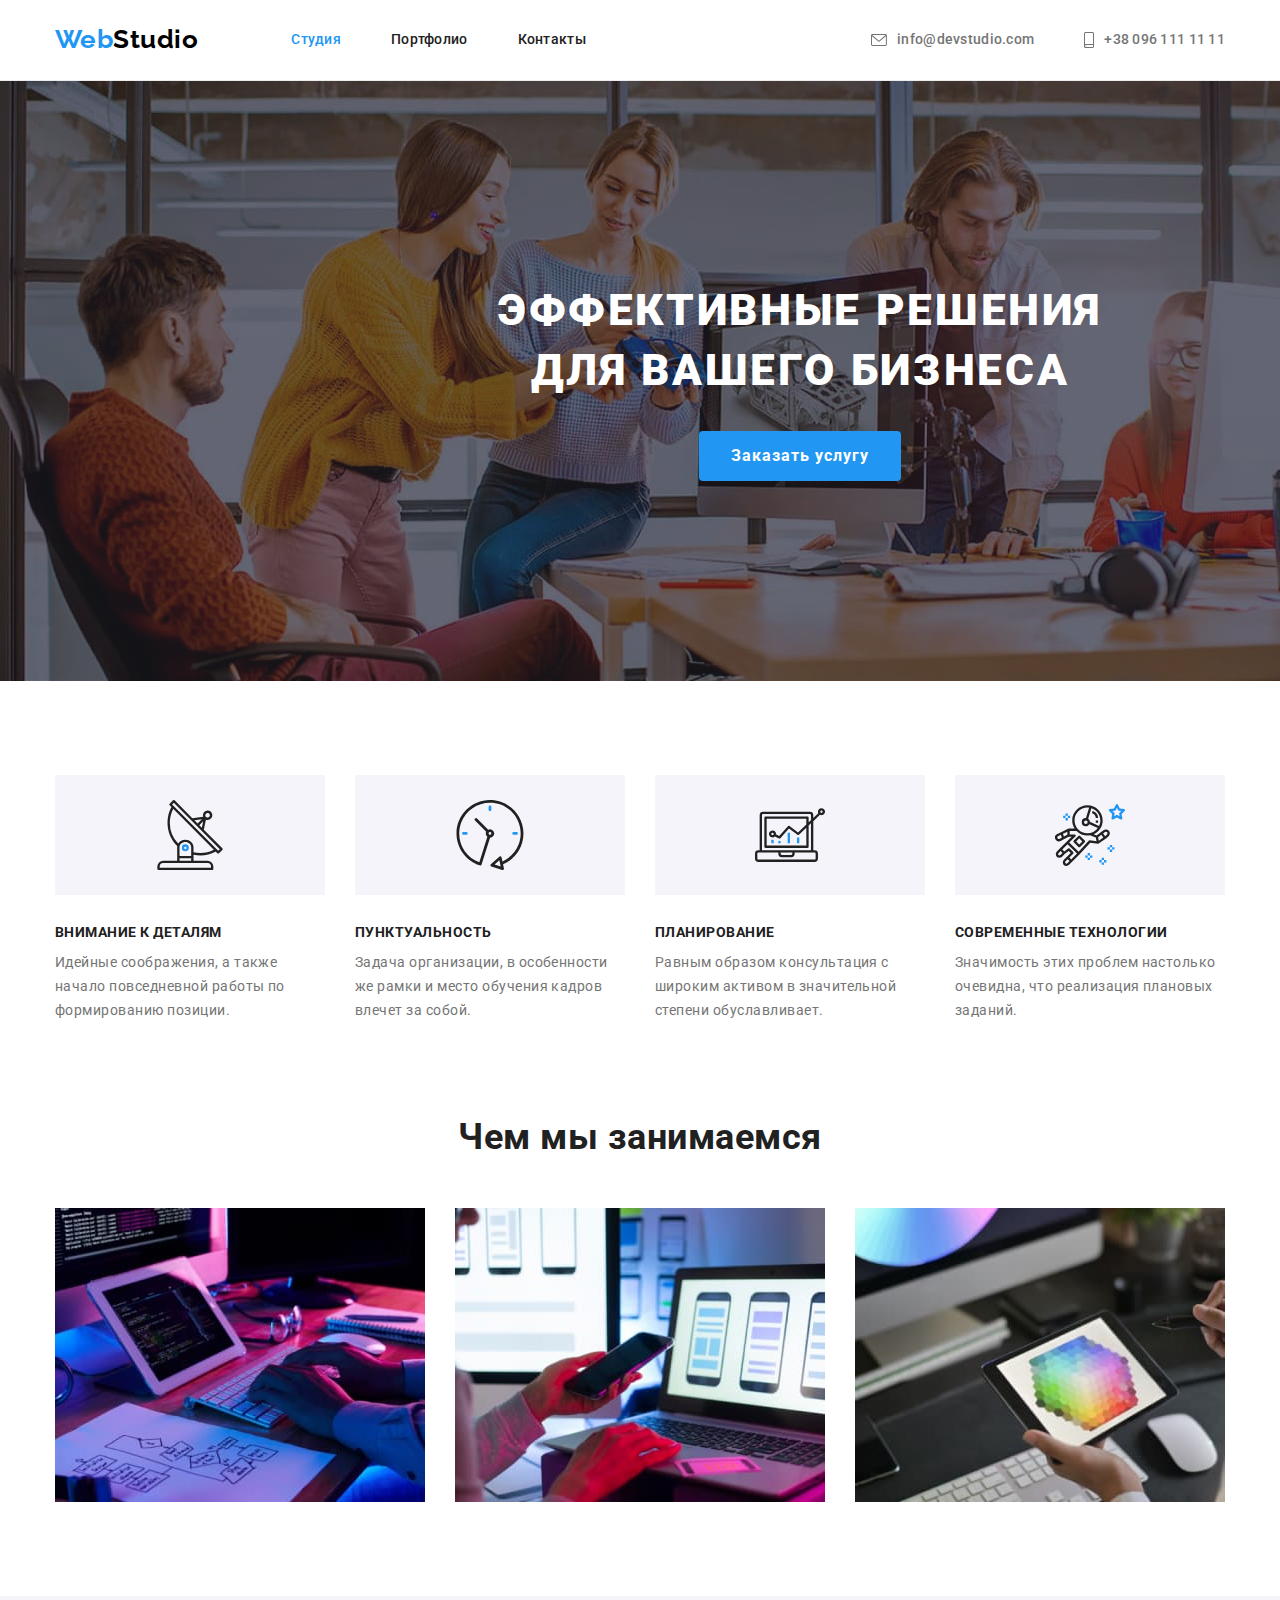
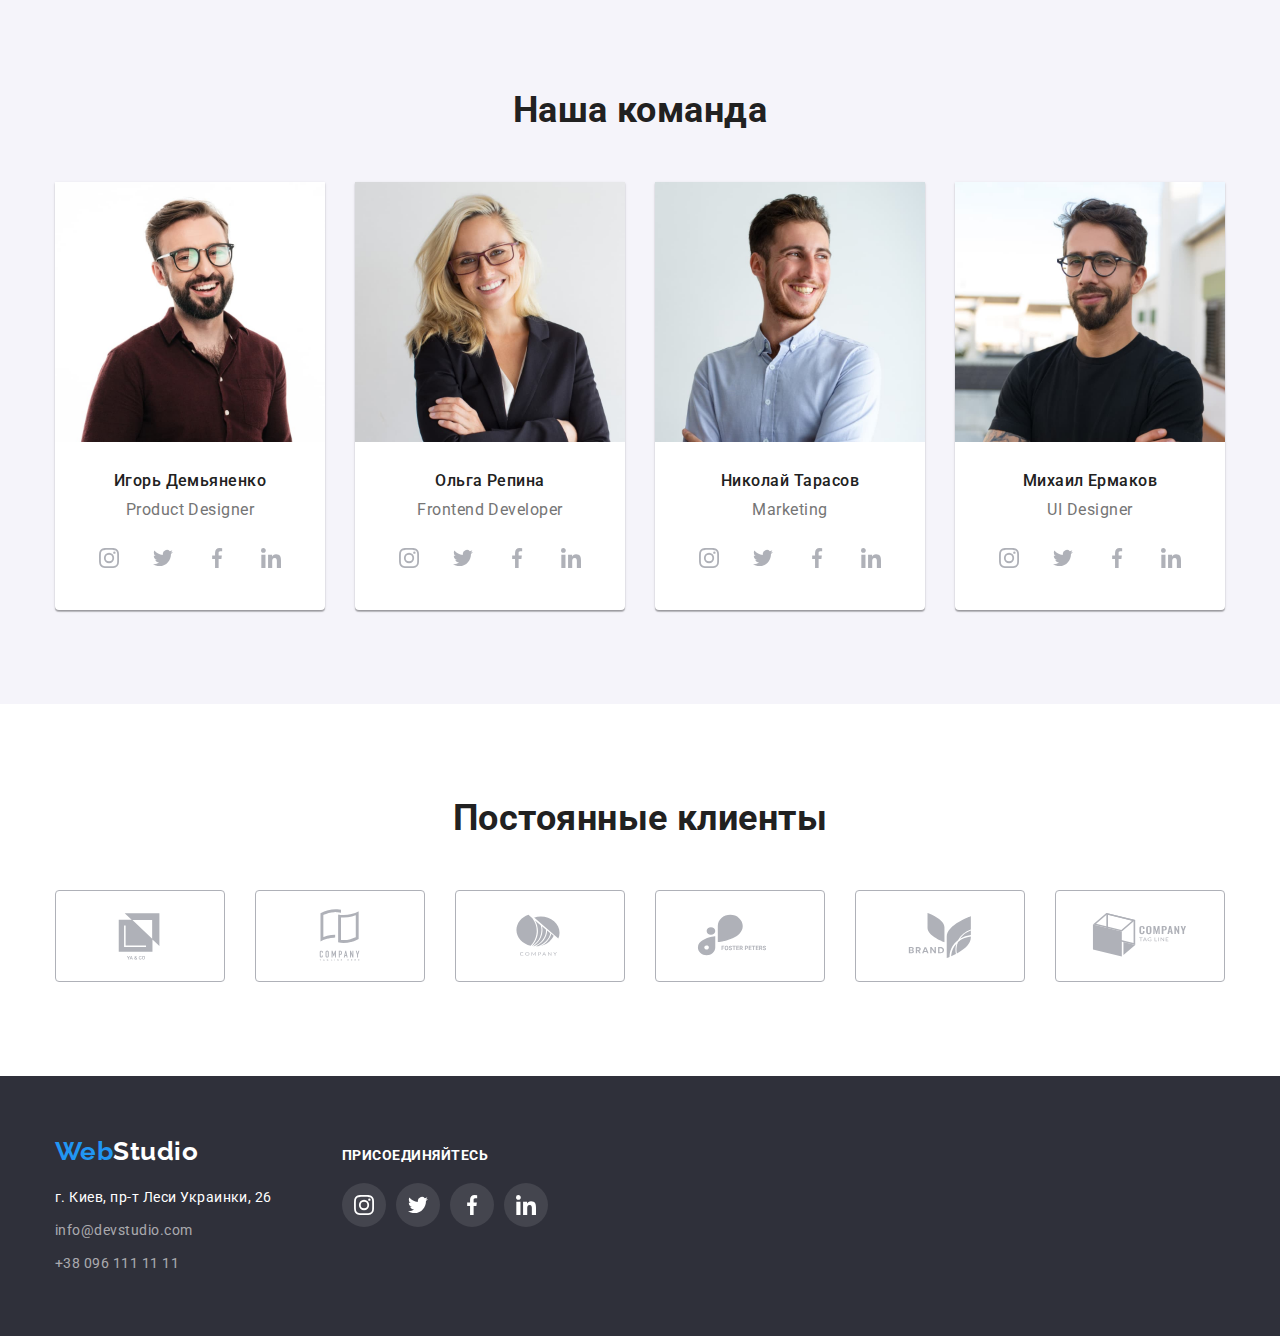
==== index.html @ e4be41b2 "copy/paste" ====
<!DOCTYPE html>
<html lang="ru">
<head>
    <meta charset="UTF-8">
    <meta http-equiv="X-UA-Compatible" content="IE=edge">
    <meta name="viewport" content="width=device-width, initial-scale=1.0">
    <title>Студия</title>
    <link href="https://fonts.googleapis.com/css2?family=Raleway:wght@700&family=Roboto:wght@400;500;700;900&display=swap" rel="stylesheet"/>
    <link rel="stylesheet" href="https://cdnjs.cloudflare.com/ajax/libs/modern-normalize/1.1.0/modern-normalize.min.css" />
    <link rel="stylesheet" href="./css/styles.css" />
</head>
<body>
    <header class="header">
        <div class="container main-nav">
            <nav class="nav">
                <a class="link-logo link" href="./index.html" lang="en"><span class="logo">Web</span>Studio</a>
                <ul class="nav-page list">
                    <li class="item"><a href="./index.html" class="link current" target="_self">Студия</a></li>
                    <li class="item"><a href="./portfolio.html" class="link" target="_self">Портфолио</a></li>
                    <li class="item"><a href="" class="link" target="_self">Контакты</a></li>
                </ul>
            </nav>
            <ul class="list contact-header">
                <li class="item">
                    <a class="contact link mail" href="mailto:info@devstudio.com">
                        <svg class="header-icon" width="16" height="12">
                            <use href="./images/icons.svg#icon-envelope"></use>
                        </svg> 
                        info@devstudio.com</a>
                </li>
                <li class="item">
                    <a class="contact link tel" href="tel:+380961111111">
                        <svg class="header-icon" width="10" height="16">
                            <use href="./images/icons.svg#icon-smartphone"></use>
                        </svg>
                        +38 096 111 11 11</a>
                </li>
            </ul>
        </div>
    </header>
    <main>
        <section class="hero">
            <div class="container">
                <h1 class="hero-title">Эффективные решения для вашего бизнеса</h1>
                <button class="hero-btn" type="button">Заказать услугу</button>
            </div>
          
        </section>
        <section class="section">
            <div class="container">
                <h2 class="visually-hidden">Особенности</h2>
                <ul class="list list-section">
                    <li class="list-section-item antenna">
                      <div class="section-picture">
                          <svg class="section-icon" width="70" height="70">
                              <use href="./images/icons.svg#icon-antenna"></use>
                          </svg>
                      </div>
                      <h3 class="section-title">Внимание к деталям</h3>
                      <p class="text">Идейные соображения, а также начало повседневной работы по формированию позиции.</p>
                    </li>
                    <li class="list-section-item clock">
                        <div class="section-picture">
                            <svg class="section-icon" width="70" height="70">
                                <use href="./images/icons.svg#icon-clock"></use>
                            </svg>
                        </div>
                      <h3 class="section-title">Пунктуальность</h3>
                      <p class="text">Задача организации, в особенности же рамки и место обучения кадров влечет за собой.</p>
                    </li>
                    <li class="list-section-item diagram">
                        <div class="section-picture">
                            <svg class="section-icon" width="70" height="70">
                                <use href="./images/icons.svg#icon-diagram"></use>
                            </svg>
                        </div>
                      <h3 class="section-title">Планирование</h3>
                      <p class="text">Равным образом консультация с широким активом в значительной степени обуславливает.</p>
                    </li>
                    <li class="list-section-item astronaut">
                        <div class="section-picture">
                            <svg class="section-icon" width="70" height="70">
                                <use href="./images/icons.svg#icon-astronaut"></use>
                            </svg>
                        </div>
                      <h3 class="section-title">Современные технологии</h3>
                      <p class="text">Значимость этих проблем настолько очевидна, что реализация плановых заданий.</p>
                    </li>
                </ul>
            </div>
            
        </section>
        <section class="service section">
            <div class="container">
                <h2 class="service-title">Чем мы занимаемся</h2>
                <ul class="list service-list">
                    <li class="service-item">
                        <img src="./images/img1.jpg" alt="верстка" width="370">
                    </li>
                    <li class="service-item">
                        <img src="./images/img2.jpg" alt="мобильное приложение" width="370">
                    </li>
                    <li class="service-item" >
                        <img src="./images/img3.jpg" alt="графический дизайн" width="370"> 
                    </li>
                </ul>
            </div>
            
        </section>
        <section class="team section">
            <div class="container">
                <h2 class="team-title">Наша команда</h2>
                <ul class="list team-list">
                    <li class="team-foto">
                        <img src="./images/img4.jpg" alt="фото сотрудника" width="270">
                        <div class="team-photo-txt">
                            <h3 class="foto-title">Игорь Демьяненко</h3>
                            <p class="team-text" lang="en-GB">Product Designer</p>
                            <ul class="team-contact list">
                                <li class="team-contact-item">
                                    <a href="" class="link social-team">
                                        <svg class="icon-social" width="20" height="20">
                                            <use href="./images/icons.svg#icon-instagram1"></use>
                                        </svg>
                                    </a>
                                </li>
                                <li class="team-contact-item">
                                    <a href="" class="link social-team">
                                        <svg class="icon-social" width="20" height="20">
                                            <use href="./images/icons.svg#icon-twitter1"></use>
                                        </svg>
                                    </a>
                                </li>
                                <li class="team-contact-item">
                                    <a href="" class="link social-team">
                                        <svg class="icon-social" width="20" height="20">
                                            <use href="./images/icons.svg#icon-facebook1"></use>
                                        </svg>
                                    </a>
                                </li>
                                <li class="team-contact-item">
                                    <a href="" class="link social-team">
                                        <svg class="icon-social" width="20" height="20">
                                            <use href="./images/icons.svg#icon-linkedin1"></use>
                                        </svg>
                                    </a>
                                </li>
                            </ul>
                        </div>
                    </li>
                    <li class="team-foto" >
                        <img src="./images/img5.jpg" alt="фото сотрудника" width="270">
                        <div class="team-photo-txt">
                            <h3 class="foto-title">Ольга Репина</h3>
                            <p class="team-text" lang="en-GB">Frontend Developer</p>
                            <ul class="team-contact list">
                                <li class="team-contact-item">
                                    <a href="" class="link social-team">
                                        <svg class="icon-social" width="20" height="20">
                                            <use href="./images/icons.svg#icon-instagram1"></use>
                                        </svg>
                                    </a>
                                </li>
                                <li class="team-contact-item">
                                    <a href="" class="link social-team">
                                        <svg class="icon-social" width="20" height="20">
                                            <use href="./images/icons.svg#icon-twitter1"></use>
                                        </svg>
                                    </a>
                                </li>
                                <li class="team-contact-item">
                                    <a href="" class="link social-team">
                                        <svg class="icon-social" width="20" height="20">
                                            <use href="./images/icons.svg#icon-facebook1"></use>
                                        </svg>
                                    </a>
                                </li>
                                <li class="team-contact-item">
                                    <a href="" class="link social-team">
                                        <svg class="icon-social" width="20" height="20">
                                            <use href="./images/icons.svg#icon-linkedin1"></use>
                                        </svg>
                                    </a>
                                </li>
                            </ul>
                        </div>
                    </li>
                    <li class="team-foto" >
                        <img src="./images/img6.jpg" alt="фото сотрудника" width="270">
                        <div class="team-photo-txt">
                            <h3 class="foto-title" >Николай Тарасов</h3>
                            <p class="team-text" lang="en-GB">Marketing</p>
                            <ul class="team-contact list">
                                <li class="team-contact-item">
                                    <a href="" class="link social-team">
                                        <svg class="icon-social" width="20" height="20">
                                            <use href="./images/icons.svg#icon-instagram1"></use>
                                        </svg>
                                    </a>
                                </li>
                                <li class="team-contact-item">
                                    <a href="" class="link social-team">
                                        <svg class="icon-social" width="20" height="20">
                                            <use href="./images/icons.svg#icon-twitter1"></use>
                                        </svg>
                                    </a>
                                </li>
                                <li class="team-contact-item">
                                    <a href="" class="link social-team">
                                        <svg class="icon-social" width="20" height="20">
                                            <use href="./images/icons.svg#icon-facebook1"></use>
                                        </svg>
                                    </a>
                                </li>
                                <li class="team-contact-item">
                                    <a href="" class="link social-team">
                                        <svg class="icon-social" width="20" height="20">
                                            <use href="./images/icons.svg#icon-linkedin1"></use>
                                        </svg>
                                    </a>
                                </li>
                            </ul>
                        </div>
                    </li>
                    <li class="team-foto">
                        <img src="./images/img7.jpg" alt="фото сотрудника" width="270">
                        <div class="team-photo-txt">
                            <h3 class="foto-title" >Михаил Ермаков</h3>
                            <p class="team-text" lang="en-GB">UI Designer</p>
                            <ul class="team-contact list">
                                <li class="team-contact-item">
                                    <a href="" class="link social-team">
                                        <svg class="icon-social" width="20" height="20">
                                            <use href="./images/icons.svg#icon-instagram1"></use>
                                        </svg>
                                    </a>
                                </li>
                                <li class="team-contact-item">
                                    <a href="" class="link social-team">
                                        <svg class="icon-social" width="20" height="20">
                                            <use href="./images/icons.svg#icon-twitter1"></use>
                                        </svg>
                                    </a>
                                </li>
                                <li class="team-contact-item">
                                    <a href="" class="link social-team">
                                        <svg class="icon-social" width="20" height="20">
                                            <use href="./images/icons.svg#icon-facebook1"></use>
                                        </svg>
                                    </a>
                                </li>
                                <li class="team-contact-item">
                                    <a href="" class="link social-team">
                                        <svg class="icon-social" width="20" height="20">
                                            <use href="./images/icons.svg#icon-linkedin1"></use>
                                        </svg>
                                    </a>
                                </li>
                            </ul>
                        </div>
                    </li>
                </ul>

            </div>
            
        </section>
        <section class="clients section">
            <div class="container">
                <h2 class="clients-title">Постоянные клиенты</h2>
                <ul class="list clients-list">
                    <li class="client-logo">
                        <a href="" class="link client" >
                            <svg class="client-icon" width="106" height="60">
                                <use href="./images/icons.svg#icon-client1"></use>
                            </svg>
                        </a>
                    </li>
                    <li class="client-logo">
                        <a href="" class="link client" >
                            <svg class="client-icon" width="106" height="60">
                                <use href="./images/icons.svg#icon-client2"></use>
                            </svg>
                        </a>
                    </li>
                    <li class="client-logo">
                        <a href="" class="link client" >
                            <svg class="client-icon" width="106" height="60">
                                <use href="./images/icons.svg#icon-client3"></use>
                            </svg>
                        </a>
                    </li>
                    <li class="client-logo">
                        <a href="" class="link client" >
                            <svg class="client-icon" width="106" height="60">
                                <use href="./images/icons.svg#icon-client4"></use>
                            </svg>
                        </a>
                    </li>
                    <li class="client-logo">
                        <a href="" class="link client" >
                            <svg class="client-icon" width="106" height="60">
                                <use href="./images/icons.svg#icon-client5"></use>
                            </svg>
                        </a>
                    </li>
                    <li class="client-logo">
                        <a href="" class="link client" >
                            <svg class="client-icon" width="106" height="60">
                                <use href="./images/icons.svg#icon-client6"></use>
                            </svg>
                        </a>
                    </li>
                </ul>
            </div>
            
        </section>
    </main>
    <footer class="footer">
        <div class="container footer-section">
           <div class="footer-left">
                <a class="logo-footer link" href="./index.html" lang="en"><span class="logo">Web</span>Studio</a>
                <address class="address">
                    <ul class="list">
                       <li class="footer-list"><a class="link-address link" href="https://goo.gl/maps/EErNzwe78DCPTMBK7" target="_blank" rel="noopener noreferrer">г. Киев, пр-т Леси Украинки, 26</a></li>
                       <li class="footer-list"><a class="link-contact link" href="mailto:info@devstudio.com">info@devstudio.com</a></li>
                       <li class="footer-list"><a class="link-contact link" href="tel:+380961111111">+38 096 111 11 11</a></li>
                    </ul>
                </address>
           </div>
           <div class="footer-social">
               <p class="social-text">Присоединяйтесь</p>
               <ul class="list footer-list-social">
                    <li class="footer-social-item">
                       <a href="" class="link social-footer-link">
                          <svg class="icon-social-footer" width="20" height="20">
                              <use href="./images/icons.svg#icon-instagram1"></use>
                          </svg>
                        </a>
                    </li>
                    <li class="footer-social-item">
                       <a href="" class="link social-footer-link">
                           <svg class="icon-social-footer" width="20" height="20">
                              <use href="./images/icons.svg#icon-twitter1"></use>
                           </svg>
                       </a>
                   </li>
                   <li class="footer-social-item">
                       <a href="" class="link social-footer-link">
                           <svg class="icon-social-footer" width="20" height="20">
                               <use href="./images/icons.svg#icon-facebook1"></use>
                           </svg>
                       </a>
                   </li>
                   <li class="footer-social-item">
                       <a href="" class="link social-footer-link">
                           <svg class="icon-social-footer" width="20" height="20">
                               <use href="./images/icons.svg#icon-linkedin1"></use>
                           </svg>
                       </a>
                   </li>
               </ul>
               
            </div>
        </div>
        
    </footer>
</body>
</html>
---- css/styles.css ----
:root {
    --title-text-color: #212121;
    --primary-text-color: #757575;
    --accent-color: #2196f3;
    --primary-background-color: #ffffff;
    --second-background-color: #2F303A;
    --primary-white-color: #ffffff;
    --third-background-color: #f5f4fa;
    --logo-text-color: #000000;
    --hero-btn-hf-color: #188CE8;
    --poster-border-color: #EEEEEE;
    --header-border-color: #ECECEC;
    --main-icon-fill-color: #AFB1B8;
}

body {
    color: var(--primary-text-color);
    background-color: var(--primary-background-color);
    font-family: 'Roboto', sans-serif;
    letter-spacing: 0.03em;
}

img {
    display: block;
    max-width: 100%;
    height: auto;
}

h1, h2, h3, p {
    margin: 0;
}

.link {
    text-decoration: none;
}

.list {
    list-style: none;
    padding: 0;
    margin: 0;
}

.container {
    width: 1200px;
    padding-left: 15px;
    padding-right: 15px;
    margin: 0 auto;
    /* outline: 2px solid #2196f3;*/
}

.btn,
.hero-btn {
    cursor: pointer;
}

.header {
    border-bottom: 1px solid var(--header-border-color);
}

.main-nav,
.nav-page,
.nav  {
    display: flex;
}

.link-logo {
    color: var(--logo-text-color);
    font-family: 'Raleway';
    font-weight: 700;
    font-size: 26px;
    line-height: 1.19; 
    margin-right: 93px;
    padding-top: 24px;
    padding-bottom: 25px;
}

.logo {
    color: var(--accent-color);
}
    
.item .link {
    display: block;
    padding-top: 32px;
    padding-bottom: 32px;
    color: var(--title-text-color);
    font-weight: 500;
    font-size: 14px;
    line-height: 1.14;
    letter-spacing: 0.02em;
}

.nav-page .item:not(:last-child) {
    margin-right: 50px;
}

.nav-page .link:hover,
.nav-page .link:focus,
.nav-page .link.current {
    color: var(--accent-color);
}

.contact-header {
   display: flex;
   margin-left: auto;
   align-items: center;
}

.contact.link.tel,
.contact.link.mail {
    display: flex;
    align-items: center;
}

.contact-header .item + .item {
    margin-left: 50px;
}

.contact.link {
    color: var(--primary-text-color);
    font-style: normal;
    font-weight: 500;
    font-size: 14px;
    line-height: 1.14;
    letter-spacing: 0.02em;
}
 .header-icon {
     margin-right: 10px;
     fill: currentColor;
 }

.contact:hover,
.contact:focus {
    color: var(--accent-color);
}
.header-icon:hover,
.header-icon:focus {
    fill: var(--accent-color);
}

.section {
    padding-top: 94px;
    padding-bottom: 94px;
}

.hero {
    background: var(--second-background-color);
    background-image: linear-gradient(to right, rgba(47, 48, 58, 0.4), rgba(47, 48, 58, 0.4)) , url(../images/bgi-hero.jpg);
    text-align: center;
    padding-top: 200px;
    padding-bottom: 200px;
    background-size: cover;
    background-repeat: no-repeat;
    background-position: center;
    margin-right: auto;
    margin-left: auto;
    min-width: 1600px;
}

.hero-title {
    margin: 0 auto 30px;
    
    width: 696px;
    color: var(--primary-white-color);
    font-weight: 900;
    font-size: 44px;
    line-height: 1.36;
    letter-spacing: 0.06em;
    text-transform: uppercase;
}

.hero-btn {
    color: var(--primary-white-color);
    background-color: var(--accent-color);  
    font-family: inherit;
    font-weight: 700;
    font-size: 16px;
    line-height: 1.88;
    display: inline-block;
    letter-spacing: 0.06em;

    border-radius: 4px;
    padding: 10px 32px;
    border: none;
    margin-bottom: 0;
}

.hero-btn:hover,
.hero-btn:focus {
    background-color: var(--hero-btn-hf-color);
}

.visually-hidden {
    position: absolute;
    width: 1px;
    height: 1px;
    margin: -1px;
    border: 0;
    padding: 0;
    
    white-space: nowrap;
    clip-path: inset(100%);
    clip: rect(0 0 0 0);
    overflow: hidden;
}

.list-section,
.service-list {
    display: flex;
}

.list-section-item {
    width: 270px;
}

.list-section-item:not(:last-child) {
    margin-right: 30px;
}

/*.list-section-item::before {
    display: block;
    content: "";
    height: 120px;
    background-color: var(--third-background-color);
    background-size: auto;
    background-position: center;
    background-repeat: no-repeat;
    border-radius: 4px;
}
.antenna::before {
    background-image: url(../images/icons.svg/antenna.svg);
}
.clock::before {
    background-image: url(../images/icons.svg/clock.svg);
}
.diagram::before {
    background-image: url(../images/icons.svg/diagram.svg);
}
.astronaut::before {
    background-image: url(../images/icons.svg/astronaut.svg);
}*/
.section-picture {
    height: 120px;
    background-color: var(--third-background-color);
    display: flex;
    justify-content: center;
    align-items: center;
}

.section-title {
    color: var(--title-text-color);
    font-weight: 700;
    font-size: 14px;
    line-height: 1.14;
    text-transform: uppercase;
    margin-bottom: 10px;
    margin-top: 30px;
}

.text {
    font-size: 14px;
    line-height: 1.71;
    
}

.service-title {
    color:var(--title-text-color);
    font-weight: 700;
    font-size: 36px;
    line-height: 1.16;
    text-align: center;
    margin-bottom: 50px;
}
.service {
    padding-top: 0;
}
.service-item:not(:last-child) {
    margin-right: 30px;
}

.team {
    background-color: var(--third-background-color);
}
.team-photo-txt {
    padding-top: 30px;
    padding-bottom: 30px;

}

.team-title {
    color: var(--title-text-color);
    font-weight: 700;
    font-size: 36px;
    line-height: 1.16;
    text-align: center;
    
    margin-bottom: 50px;
}
.team-list {
    display: flex;   
}

.team-foto {
    background-color: var(--primary-background-color);
    box-shadow: 0px 1px 3px rgba(0, 0, 0, 0.12), 0px 1px 1px rgba(0, 0, 0, 0.14), 0px 2px 1px rgba(0, 0, 0, 0.2);
    border-radius: 0px 0px 4px 4px;
}
.team-foto:not(:last-child){
    margin-right: 30px;
}
.foto-title {
    color: var(--title-text-color);
    font-weight: 500;
    font-size: 16px;
    line-height: 1.18;
    /* identical to box height */
    text-align: center;
    margin-bottom: 10px;
}
.team-text {
    font-size: 16px;
    line-height: 1.18;
     /* identical to box height */
    text-align: center;
    margin-bottom: 16px;
}

.team-contact {
    display: flex;
    justify-content: center;
}
    

.team-contact-item {
    width: 44px;
    height: 44px;
    
    border-radius: 50px; 
    margin-right: 10px;
    display: flex;
    justify-content: center;
    align-items: center;
}

.team-contact-item:last-child {
    margin-right: 0;
}

.link.social-team:hover,
.link.link.social-team:focus {
    background-color: var(--accent-color);
}

.link.social-team:hover .icon-social ,
.link.link.social-team:focus .icon-social{
    fill: var(--primary-white-color);
}

.link.social-team {
    width: 100%;
    height: 100%;
    display: flex;
    justify-content: center;
    align-items: center;
    border-radius: 50%;
}
.icon-social {
    fill: var(--main-icon-fill-color);
}

.clients-title {
    color: var(--title-text-color);
    font-weight: 700;
    font-size: 36px;
    line-height: 1.16;
    text-align: center;
    
    margin-bottom: 50px;
}
.clients-list {
    display: flex;   
}

.client-logo {
    width: 170px;
    height: 92px;
    border: 1px solid var(--main-icon-fill-color);
    border-radius: 4px; 
    margin-right: 30px;
    display: flex;
    justify-content: center;
    align-items: center;
    
}

.client-logo:last-child {
    margin-right: 0;
}

.client-logo:hover,
.client-logo:focus {
    border: 1px solid var(--accent-color);
}

.link.client:hover .client-icon,
.link.client:focus .client-icon {
    fill: var(--accent-color);
}

.link.client {
    width: 100%;
    height: 100%;
    color: var(--main-icon-fill-color);
    display: flex;
    justify-content: center;
    align-items: center;
}

.client-icon {
    fill: currentColor;
}

.footer {
    background-color: var(--second-background-color);
    padding-top: 60px;
    padding-bottom: 60px;
}
.footer-section {
    display: flex;
    align-items: baseline;
}
.footer-left {
    margin-right: 70px;
}
.logo-footer {
    color: var(--primary-white-color);
    font-family: 'Raleway';
    font-weight: 700;
    font-size: 26px;
    line-height: 1.19;
     /* identical to box height */
    display: inline-block;
    margin-bottom: 20px;
}
.link-address {
    font-style: normal;
    color: var(--primary-white-color);
    font-size: 14px;
    line-height: 1.71;
}
.link-contact {
    color: rgba(255, 255, 255, 0.6);
    font-style: normal;
    font-size: 14px;
    line-height: 1.71;

}
.footer-list:not(:last-child) {
    margin-bottom: 9px;
}

.link-address:hover,
.link-address:focus,
.link-contact:hover,
.link-contact:focus {
    color: var(--accent-color);
}

.social-text {
    font-weight: 700;
    font-size: 14px;
    line-height: 1.14;
    text-transform: uppercase;

    color: var(--primary-background-color);

    margin-bottom: 20px;
}
.footer-list-social {
    display: flex;
}
.footer-social-item {
    width: 44px;
    height: 44px;
    background: rgba(255, 255, 255, 0.1);
    
    border-radius: 50px; 
    margin-right: 10px;
    display: flex;
    justify-content: center;
    align-items: center;
}

.footer-social-item:last-child {
    margin-right: 0;
}

.social-footer-link {
    width: 100%;
    height: 100%;
    display: flex;
    justify-content: center;
    align-items: center;
    border-radius: 50%;

}

.social-footer-link:hover ,
.social-footer-link:focus {
    background-color: var(--accent-color);
}

.icon-social-footer {
    fill: var(--primary-white-color);

}

.filter-list {
    padding-top: 94px;
    padding-bottom: 94px;
}
.btn-filter {
    display: flex;
    justify-content: center;
    margin-bottom: 50px;
}
.btn {
    display: inline-block;
    background-color: var(--third-background-color);
    color: var(--title-text-color);
    font-family: inherit;
    font-weight: 500;
    font-size: 16px;
    line-height: 1.62;
    text-align: center;
    border-radius: 4px;
    padding: 6px 22px;
    border: none;
}
.filter-item:not(:last-child) {
    margin-right: 8px;
}
.btn:hover,
.btn:focus {
    background-color: var(--accent-color);
    color: var(--primary-white-color);
    box-shadow: 0px 3px 1px rgba(0, 0, 0, 0.1), 0px 1px 2px rgba(0, 0, 0, 0.08), 0px 2px 2px rgba(0, 0, 0, 0.12);
}
.project-list {
    display: flex;
    flex-wrap: wrap;
}

.project-poster {
    background-color: var(--primary-white-color);
    display: block;
    margin-right: 30px;
    margin-bottom: 30px;

}
.project-link {
    display: block;
}
.project-link:hover,
.project-link:focus {
    box-shadow: 0px 1px 1px rgba(0, 0, 0, 0.12), 0px 4px 4px rgba(0, 0, 0, 0.06), 1px 4px 6px rgba(0, 0, 0, 0.16);

}
.project-poster:nth-child(3n) {
    margin-right: 0;
}
.project-poster:nth-last-child(-n + 3) {
    margin-bottom: 0;
}
.project-title {
    color: var(--title-text-color);
    font-weight: 700;
    font-size: 18px;
    line-height: 2;
    letter-spacing: 0.06em;
    margin-bottom: 4px;
}
.project-text {
    color: var(--primary-text-color);
    font-size: 16px;
    line-height: 1.88;
    
}
.poster-bottom {
    padding: 20px 24px;
    border-bottom: 1px solid var(--poster-border-color);
    border-left: 1px solid var(--poster-border-color);
    border-right: 1px solid var(--poster-border-color);
}
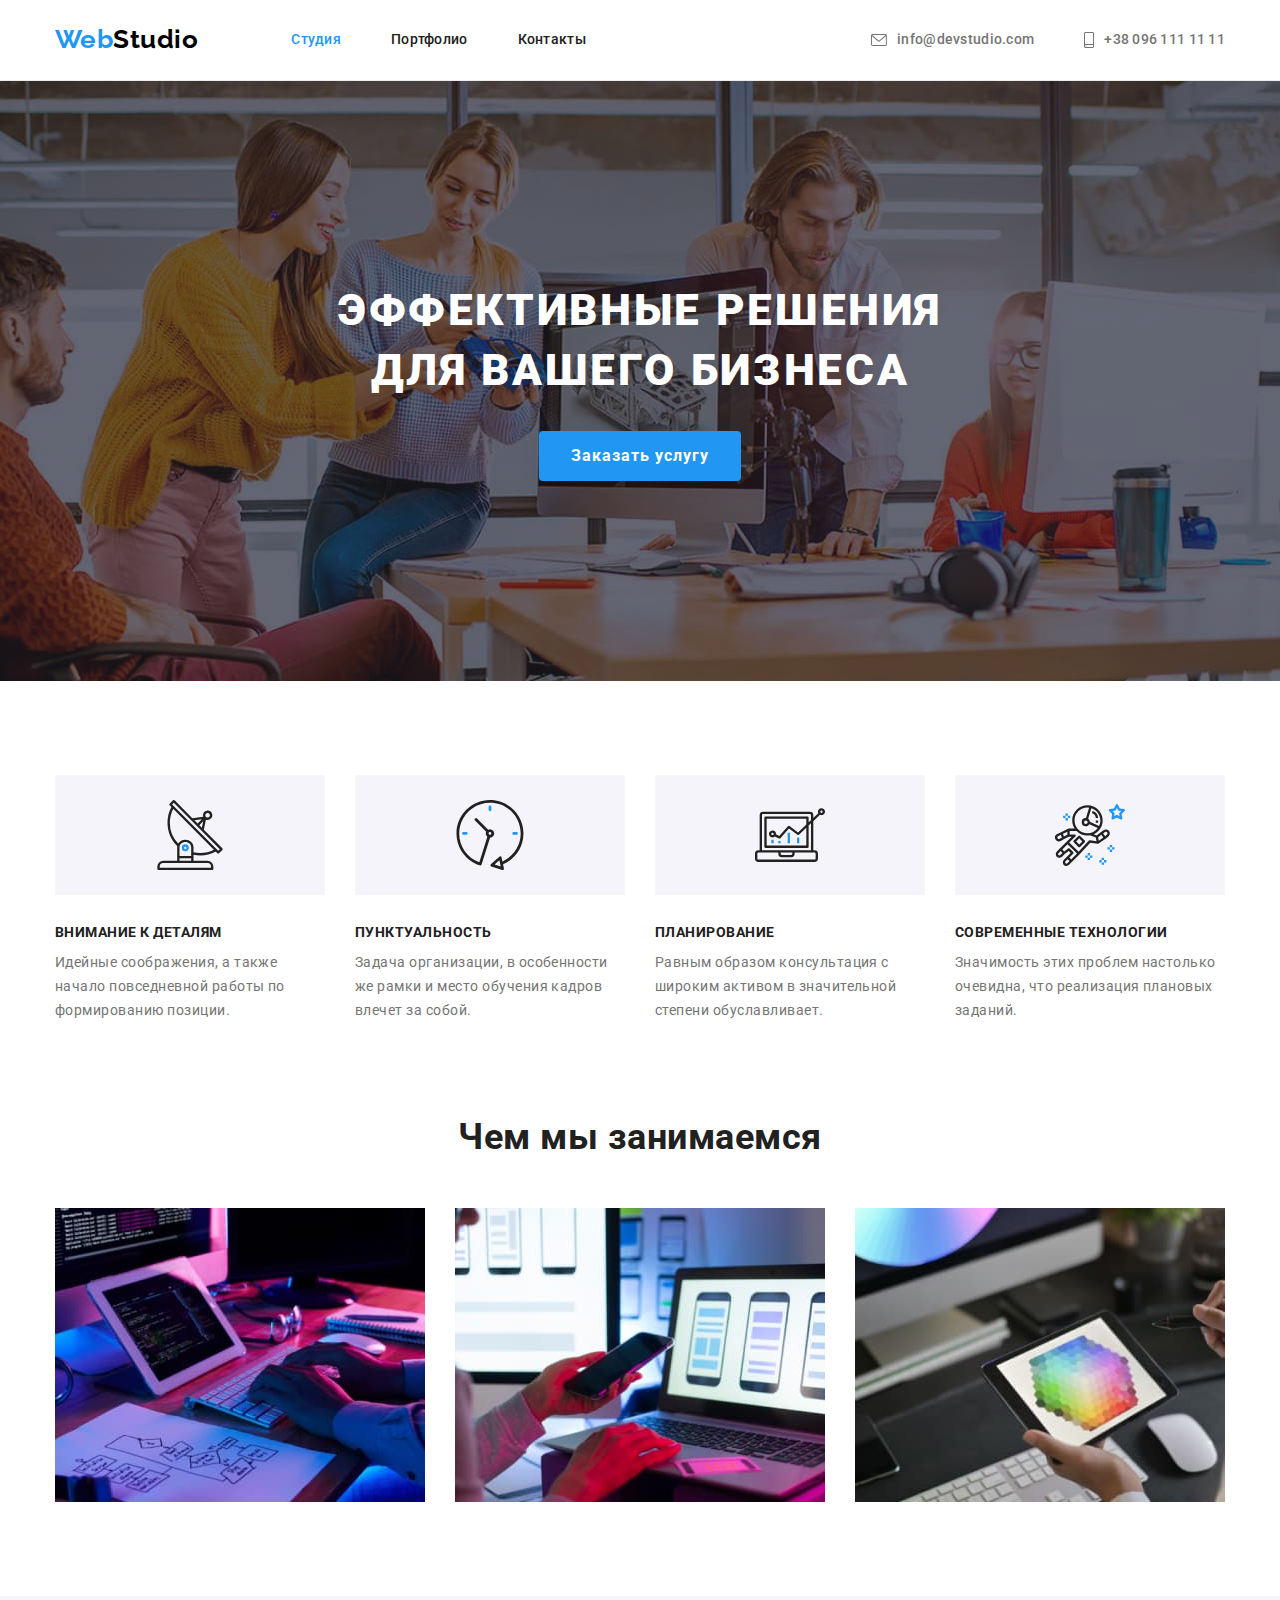
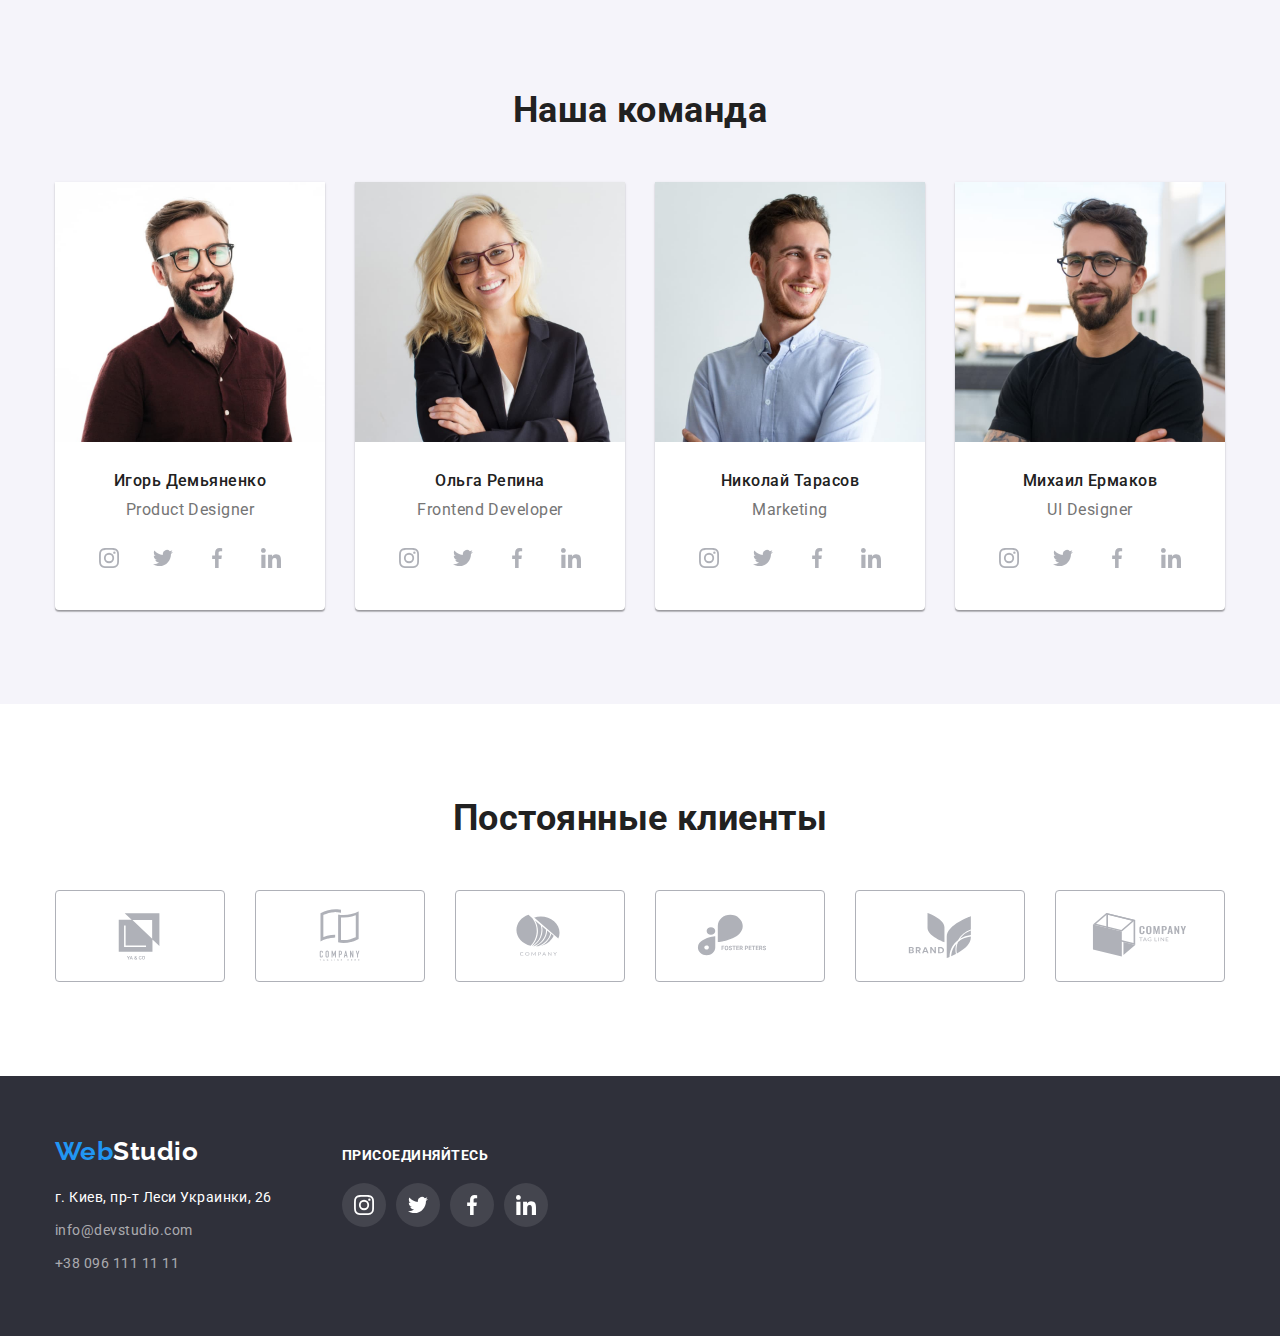
==== commit 0039629e: "соц.сети(атрибуты) и контакты(якорная ссылка)" ====
--- a/index.html
+++ b/index.html
@@ -17,7 +17,7 @@
                 <ul class="nav-page list">
                     <li class="item"><a href="./index.html" class="link current" target="_self">Студия</a></li>
                     <li class="item"><a href="./portfolio.html" class="link" target="_self">Портфолио</a></li>
-                    <li class="item"><a href="" class="link" target="_self">Контакты</a></li>
+                    <li class="item"><a href="#contacts" class="link" target="_self">Контакты</a></li>
                 </ul>
             </nav>
             <ul class="list contact-header">
@@ -118,28 +118,28 @@
                             <p class="team-text" lang="en-GB">Product Designer</p>
                             <ul class="team-contact list">
                                 <li class="team-contact-item">
-                                    <a href="" class="link social-team">
+                                    <a href="" class="link social-team" target="_blank" rel="noopener noreferer" aria-label="иконка инстаграм">
                                         <svg class="icon-social" width="20" height="20">
                                             <use href="./images/icons.svg#icon-instagram1"></use>
                                         </svg>
                                     </a>
                                 </li>
                                 <li class="team-contact-item">
-                                    <a href="" class="link social-team">
+                                    <a href="" class="link social-team" target="_blank" rel="noopener noreferer" aria-label="иконка твиттер">
                                         <svg class="icon-social" width="20" height="20">
                                             <use href="./images/icons.svg#icon-twitter1"></use>
                                         </svg>
                                     </a>
                                 </li>
                                 <li class="team-contact-item">
-                                    <a href="" class="link social-team">
+                                    <a href="" class="link social-team" target="_blank" rel="noopener noreferer" aria-label="иконка фуйсбук" >
                                         <svg class="icon-social" width="20" height="20">
                                             <use href="./images/icons.svg#icon-facebook1"></use>
                                         </svg>
                                     </a>
                                 </li>
                                 <li class="team-contact-item">
-                                    <a href="" class="link social-team">
+                                    <a href="" class="link social-team" target="_blank" rel="noopener noreferer" aria-label="иконка линкедин">
                                         <svg class="icon-social" width="20" height="20">
                                             <use href="./images/icons.svg#icon-linkedin1"></use>
                                         </svg>
@@ -155,28 +155,28 @@
                             <p class="team-text" lang="en-GB">Frontend Developer</p>
                             <ul class="team-contact list">
                                 <li class="team-contact-item">
-                                    <a href="" class="link social-team">
+                                    <a href="" class="link social-team" target="_blank" rel="noopener noreferer" aria-label="иконка инстаграм">
                                         <svg class="icon-social" width="20" height="20">
                                             <use href="./images/icons.svg#icon-instagram1"></use>
                                         </svg>
                                     </a>
                                 </li>
                                 <li class="team-contact-item">
-                                    <a href="" class="link social-team">
+                                    <a href="" class="link social-team" target="_blank" rel="noopener noreferer" aria-label="иконка твиттер">
                                         <svg class="icon-social" width="20" height="20">
                                             <use href="./images/icons.svg#icon-twitter1"></use>
                                         </svg>
                                     </a>
                                 </li>
                                 <li class="team-contact-item">
-                                    <a href="" class="link social-team">
+                                    <a href="" class="link social-team" target="_blank" rel="noopener noreferer" aria-label="иконка фуйсбук" >
                                         <svg class="icon-social" width="20" height="20">
                                             <use href="./images/icons.svg#icon-facebook1"></use>
                                         </svg>
                                     </a>
                                 </li>
                                 <li class="team-contact-item">
-                                    <a href="" class="link social-team">
+                                    <a href="" class="link social-team" target="_blank" rel="noopener noreferer" aria-label="иконка линкедин">
                                         <svg class="icon-social" width="20" height="20">
                                             <use href="./images/icons.svg#icon-linkedin1"></use>
                                         </svg>
@@ -192,28 +192,28 @@
                             <p class="team-text" lang="en-GB">Marketing</p>
                             <ul class="team-contact list">
                                 <li class="team-contact-item">
-                                    <a href="" class="link social-team">
+                                    <a href="" class="link social-team" target="_blank" rel="noopener noreferer" aria-label="иконка инстаграм">
                                         <svg class="icon-social" width="20" height="20">
                                             <use href="./images/icons.svg#icon-instagram1"></use>
                                         </svg>
                                     </a>
                                 </li>
                                 <li class="team-contact-item">
-                                    <a href="" class="link social-team">
+                                    <a href="" class="link social-team" target="_blank" rel="noopener noreferer" aria-label="иконка твиттер">
                                         <svg class="icon-social" width="20" height="20">
                                             <use href="./images/icons.svg#icon-twitter1"></use>
                                         </svg>
                                     </a>
                                 </li>
                                 <li class="team-contact-item">
-                                    <a href="" class="link social-team">
+                                    <a href="" class="link social-team" target="_blank" rel="noopener noreferer" aria-label="иконка фуйсбук" >
                                         <svg class="icon-social" width="20" height="20">
                                             <use href="./images/icons.svg#icon-facebook1"></use>
                                         </svg>
                                     </a>
                                 </li>
                                 <li class="team-contact-item">
-                                    <a href="" class="link social-team">
+                                    <a href="" class="link social-team" target="_blank" rel="noopener noreferer" aria-label="иконка линкедин">
                                         <svg class="icon-social" width="20" height="20">
                                             <use href="./images/icons.svg#icon-linkedin1"></use>
                                         </svg>
@@ -229,28 +229,28 @@
                             <p class="team-text" lang="en-GB">UI Designer</p>
                             <ul class="team-contact list">
                                 <li class="team-contact-item">
-                                    <a href="" class="link social-team">
+                                    <a href="" class="link social-team" target="_blank" rel="noopener noreferer" aria-label="иконка инстаграм">
                                         <svg class="icon-social" width="20" height="20">
                                             <use href="./images/icons.svg#icon-instagram1"></use>
                                         </svg>
                                     </a>
                                 </li>
                                 <li class="team-contact-item">
-                                    <a href="" class="link social-team">
+                                    <a href="" class="link social-team" target="_blank" rel="noopener noreferer" aria-label="иконка твиттер">
                                         <svg class="icon-social" width="20" height="20">
                                             <use href="./images/icons.svg#icon-twitter1"></use>
                                         </svg>
                                     </a>
                                 </li>
                                 <li class="team-contact-item">
-                                    <a href="" class="link social-team">
+                                    <a href="" class="link social-team" target="_blank" rel="noopener noreferer" aria-label="иконка фуйсбук" >
                                         <svg class="icon-social" width="20" height="20">
                                             <use href="./images/icons.svg#icon-facebook1"></use>
                                         </svg>
                                     </a>
                                 </li>
                                 <li class="team-contact-item">
-                                    <a href="" class="link social-team">
+                                    <a href="" class="link social-team" target="_blank" rel="noopener noreferer" aria-label="иконка линкедин">
                                         <svg class="icon-social" width="20" height="20">
                                             <use href="./images/icons.svg#icon-linkedin1"></use>
                                         </svg>
@@ -319,7 +319,7 @@
         <div class="container footer-section">
            <div class="footer-left">
                 <a class="logo-footer link" href="./index.html" lang="en"><span class="logo">Web</span>Studio</a>
-                <address class="address">
+                <address class="address" id="contacts">
                     <ul class="list">
                        <li class="footer-list"><a class="link-address link" href="https://goo.gl/maps/EErNzwe78DCPTMBK7" target="_blank" rel="noopener noreferrer">г. Киев, пр-т Леси Украинки, 26</a></li>
                        <li class="footer-list"><a class="link-contact link" href="mailto:info@devstudio.com">info@devstudio.com</a></li>
@@ -331,28 +331,28 @@
                <p class="social-text">Присоединяйтесь</p>
                <ul class="list footer-list-social">
                     <li class="footer-social-item">
-                       <a href="" class="link social-footer-link">
+                       <a href="" class="link social-footer-link" target="_blank" rel="noopener noreferer" aria-label="иконка инстаграм">
                           <svg class="icon-social-footer" width="20" height="20">
                               <use href="./images/icons.svg#icon-instagram1"></use>
                           </svg>
                         </a>
                     </li>
                     <li class="footer-social-item">
-                       <a href="" class="link social-footer-link">
+                       <a href="" class="link social-footer-link" target="_blank" rel="noopener noreferer" aria-label="иконка твиттер">
                            <svg class="icon-social-footer" width="20" height="20">
                               <use href="./images/icons.svg#icon-twitter1"></use>
                            </svg>
                        </a>
                    </li>
                    <li class="footer-social-item">
-                       <a href="" class="link social-footer-link">
+                       <a href="" class="link social-footer-link" target="_blank" rel="noopener noreferer" aria-label="иконка фейсбук">
                            <svg class="icon-social-footer" width="20" height="20">
                                <use href="./images/icons.svg#icon-facebook1"></use>
                            </svg>
                        </a>
                    </li>
                    <li class="footer-social-item">
-                       <a href="" class="link social-footer-link">
+                       <a href="" class="link social-footer-link" target="_blank" rel="noopener noreferer" aria-label="иконка линкедин">
                            <svg class="icon-social-footer" width="20" height="20">
                                <use href="./images/icons.svg#icon-linkedin1"></use>
                            </svg>
--- a/css/styles.css
+++ b/css/styles.css
@@ -30,6 +30,10 @@
     margin: 0;
 }
 
+html {
+    scroll-behavior: smooth;
+}
+
 .link {
     text-decoration: none;
 }
@@ -131,10 +135,6 @@
 .contact:hover,
 .contact:focus {
     color: var(--accent-color);
-}
-.header-icon:hover,
-.header-icon:focus {
-    fill: var(--accent-color);
 }
 
 .section {
@@ -153,7 +153,7 @@
     background-position: center;
     margin-right: auto;
     margin-left: auto;
-    min-width: 1600px;
+    max-width: 1600px;
 }
 
 .hero-title {
@@ -381,42 +381,40 @@
 }
 
 .client-logo {
+    display: flex;
+    justify-content: center;
+    align-items: center;
+    margin-right: 30px;
+}
+
+.client-logo:last-child {
+    margin-right: 0;
+}
+
+.link.client {
+    display: flex;
     width: 170px;
     height: 92px;
+    justify-content: center;
+    align-items: center;
     border: 1px solid var(--main-icon-fill-color);
     border-radius: 4px; 
-    margin-right: 30px;
-    display: flex;
-    justify-content: center;
-    align-items: center;
-    
-}
-
-.client-logo:last-child {
-    margin-right: 0;
-}
-
-.client-logo:hover,
-.client-logo:focus {
+
+    color: var(--main-icon-fill-color); 
+}
+
+.client-icon {
+    fill: currentColor;
+}
+
+.link.client:hover,
+.link.client:focus {
     border: 1px solid var(--accent-color);
 }
 
 .link.client:hover .client-icon,
 .link.client:focus .client-icon {
     fill: var(--accent-color);
-}
-
-.link.client {
-    width: 100%;
-    height: 100%;
-    color: var(--main-icon-fill-color);
-    display: flex;
-    justify-content: center;
-    align-items: center;
-}
-
-.client-icon {
-    fill: currentColor;
 }
 
 .footer {
@@ -501,7 +499,6 @@
     justify-content: center;
     align-items: center;
     border-radius: 50%;
-
 }
 
 .social-footer-link:hover ,
@@ -511,7 +508,6 @@
 
 .icon-social-footer {
     fill: var(--primary-white-color);
-
 }
 
 .filter-list {
@@ -536,9 +532,11 @@
     padding: 6px 22px;
     border: none;
 }
+
 .filter-item:not(:last-child) {
     margin-right: 8px;
 }
+
 .btn:hover,
 .btn:focus {
     background-color: var(--accent-color);
@@ -555,22 +553,23 @@
     display: block;
     margin-right: 30px;
     margin-bottom: 30px;
-
-}
+}
+
 .project-link {
     display: block;
 }
 .project-link:hover,
 .project-link:focus {
     box-shadow: 0px 1px 1px rgba(0, 0, 0, 0.12), 0px 4px 4px rgba(0, 0, 0, 0.06), 1px 4px 6px rgba(0, 0, 0, 0.16);
-
-}
+}
+
 .project-poster:nth-child(3n) {
     margin-right: 0;
 }
 .project-poster:nth-last-child(-n + 3) {
     margin-bottom: 0;
 }
+
 .project-title {
     color: var(--title-text-color);
     font-weight: 700;
@@ -579,12 +578,13 @@
     letter-spacing: 0.06em;
     margin-bottom: 4px;
 }
+
 .project-text {
     color: var(--primary-text-color);
     font-size: 16px;
-    line-height: 1.88;
-    
-}
+    line-height: 1.88; 
+}
+
 .poster-bottom {
     padding: 20px 24px;
     border-bottom: 1px solid var(--poster-border-color);
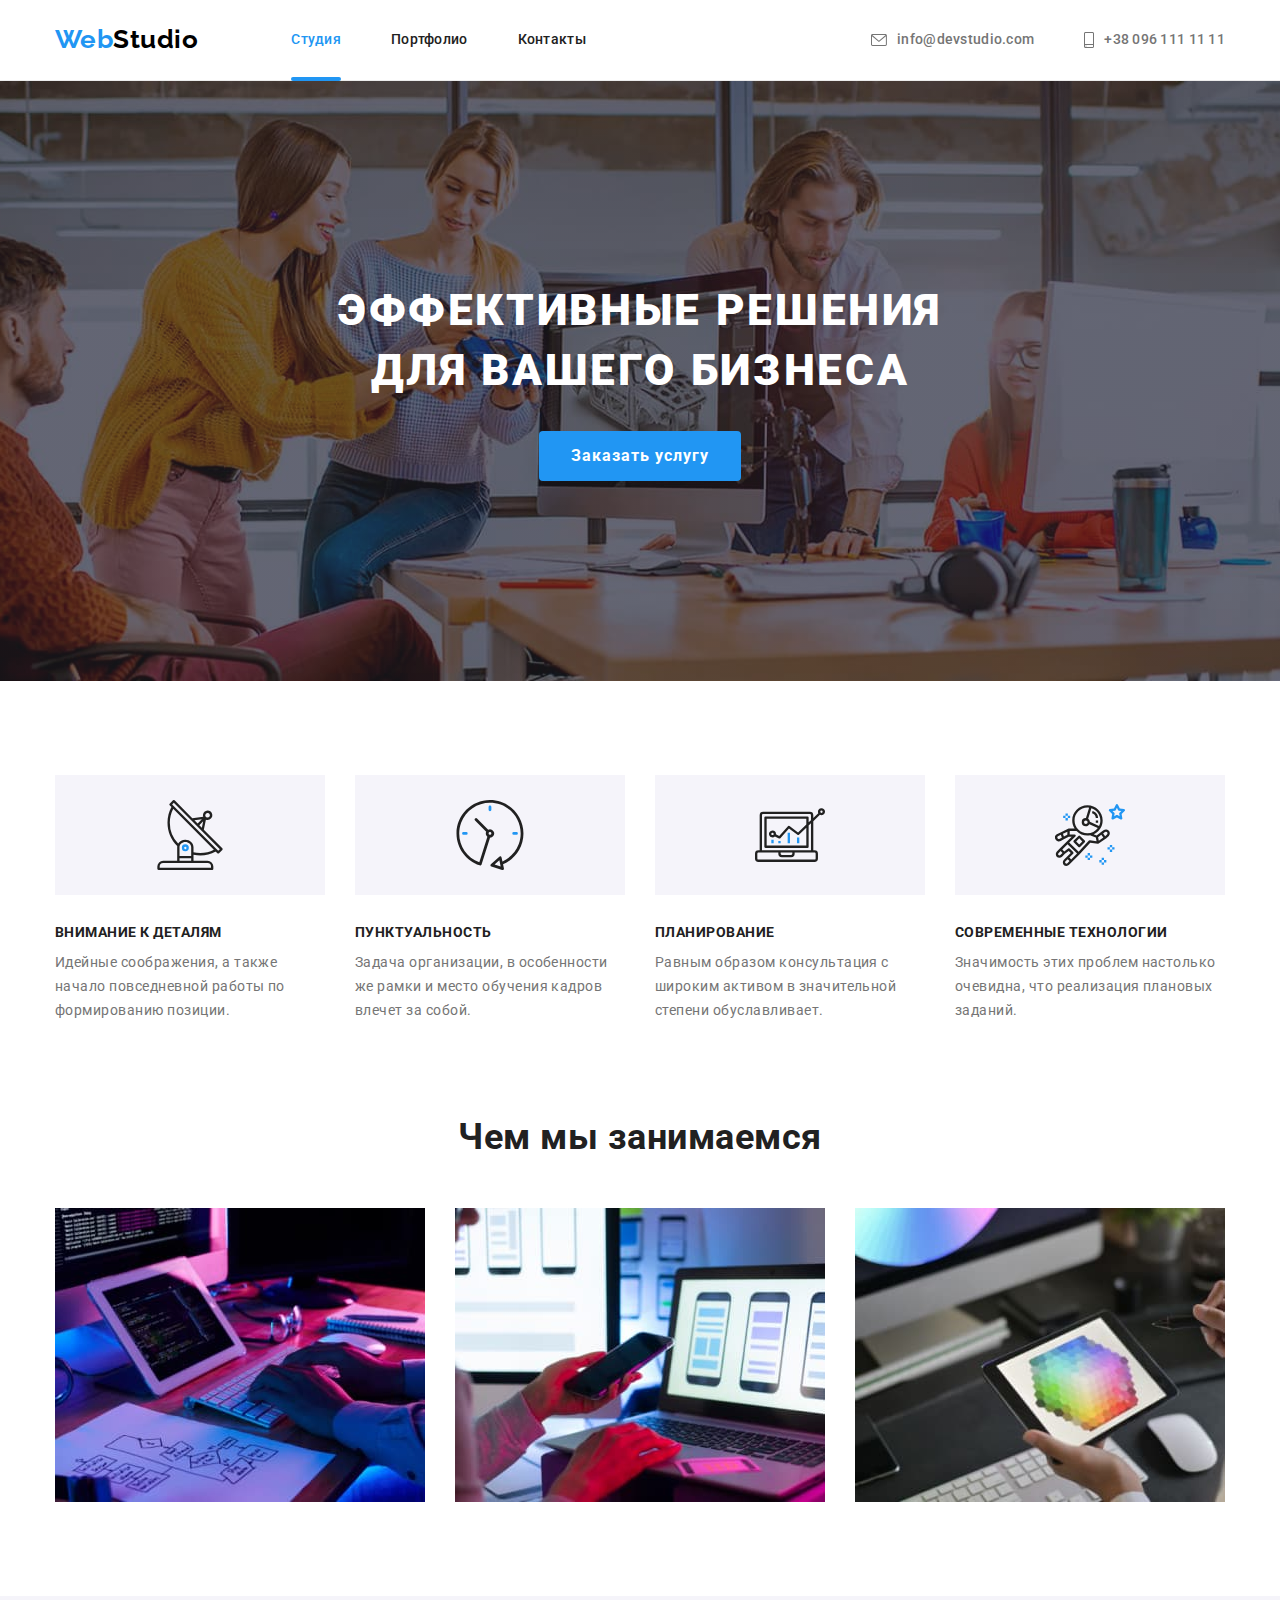
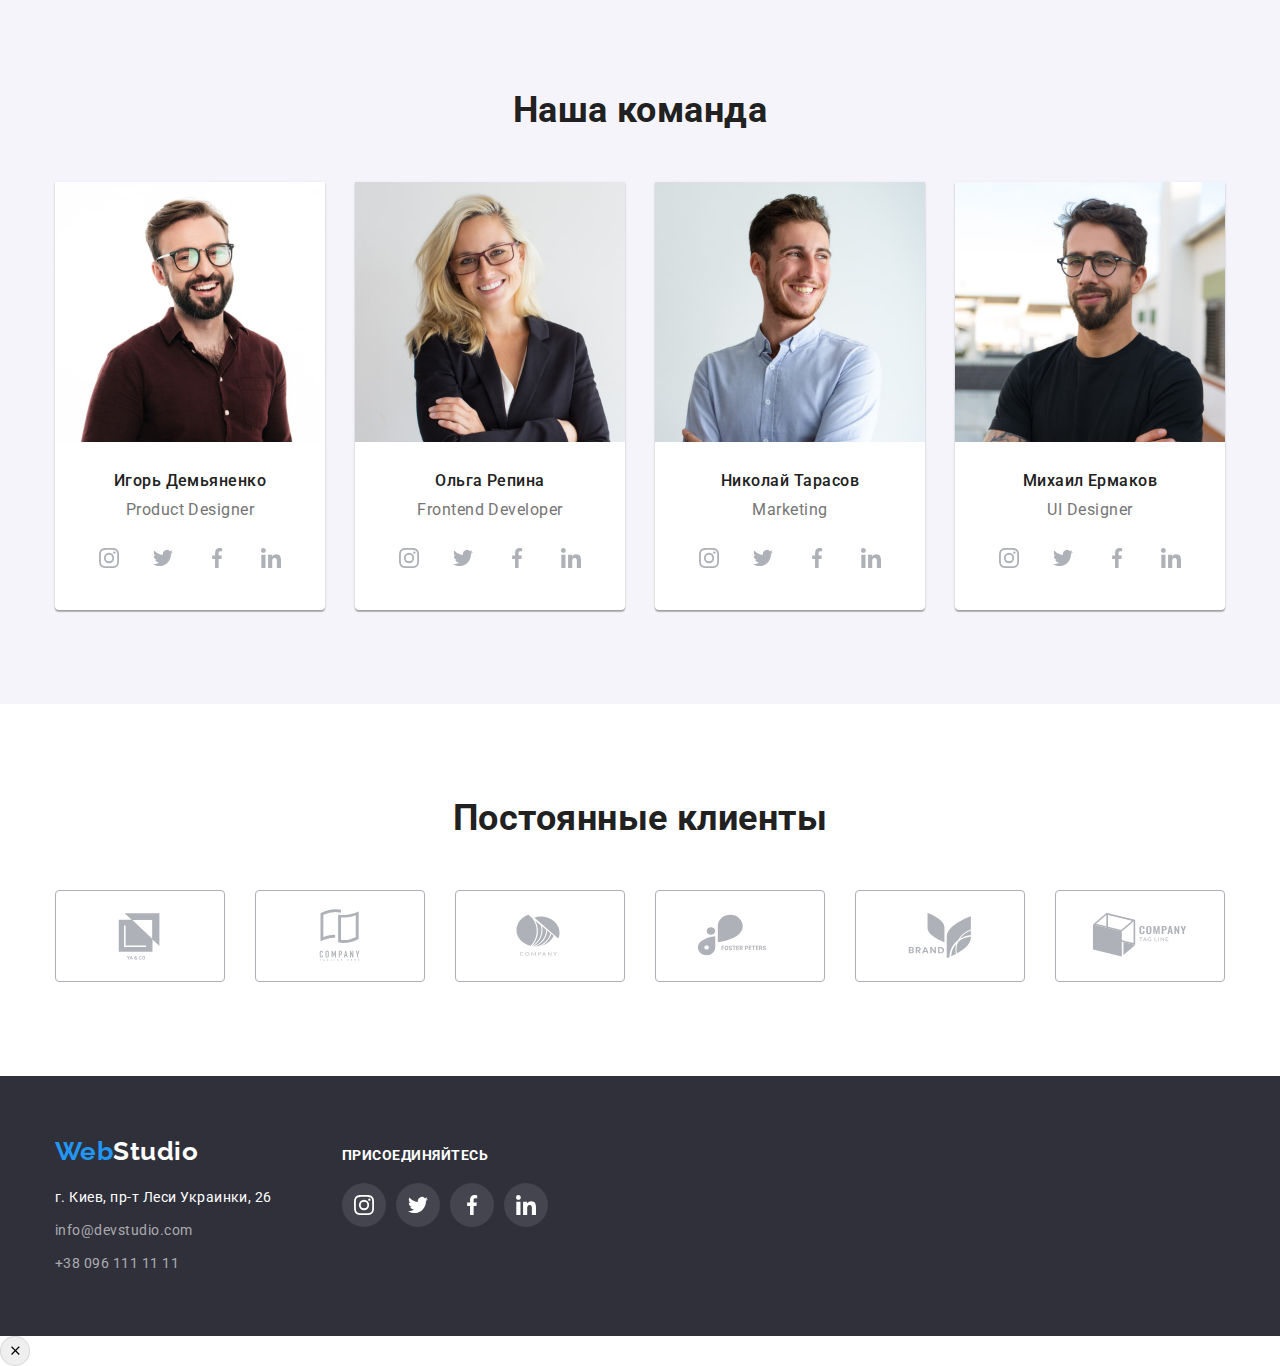
==== commit db5fdd4a: "modal part1" ====
--- a/index.html
+++ b/index.html
@@ -42,7 +42,7 @@
         <section class="hero">
             <div class="container">
                 <h1 class="hero-title">Эффективные решения для вашего бизнеса</h1>
-                <button class="hero-btn" type="button">Заказать услугу</button>
+                <button class="hero-btn" type="button" data-modal-open>Заказать услугу</button>
             </div>
           
         </section>
@@ -364,5 +364,16 @@
         </div>
         
     </footer>
+    
+    <div class="backdrop is-hidden" data-modal>
+        <div class="modal">
+            <button class="modal-btn-close" data-modal-close>
+                <svg class="icon-modal-close" width="14" height="14">
+                    <use href="./images/icons.svg#icon-close-back"></use>
+                </svg>
+            </button>
+        </div>
+    </div>
+    <script src="./js/modal.js"></script>
 </body>
 </html>--- a/css/styles.css
+++ b/css/styles.css
@@ -103,6 +103,22 @@
     color: var(--accent-color);
 }
 
+.item .link.current {
+    position: relative;
+}
+.item .link.current::after {
+    content: " ";
+    display: inline-block;
+    position: absolute;
+    bottom: -1px;
+    left: 0;;
+    height: 4px;
+    width: 100%;
+    background-color: var(--accent-color);
+    border-radius: 2px;
+}
+
+
 .contact-header {
    display: flex;
    margin-left: auto;
@@ -128,7 +144,7 @@
     letter-spacing: 0.02em;
 }
  .header-icon {
-     margin-right: 10px;
+    margin-right: 10px;
      fill: currentColor;
  }
 
@@ -469,7 +485,7 @@
     line-height: 1.14;
     text-transform: uppercase;
 
-    color: var(--primary-background-color);
+    color: var(--primary-white-color);
 
     margin-bottom: 20px;
 }
@@ -477,24 +493,20 @@
     display: flex;
 }
 .footer-social-item {
+    display: flex;
+    justify-content: center;
+    align-items: center;
+    margin-right: 10px;
+}
+
+.footer-social-item:last-child {
+    margin-right: 0;
+}
+
+.social-footer-link {
     width: 44px;
     height: 44px;
     background: rgba(255, 255, 255, 0.1);
-    
-    border-radius: 50px; 
-    margin-right: 10px;
-    display: flex;
-    justify-content: center;
-    align-items: center;
-}
-
-.footer-social-item:last-child {
-    margin-right: 0;
-}
-
-.social-footer-link {
-    width: 100%;
-    height: 100%;
     display: flex;
     justify-content: center;
     align-items: center;
@@ -508,6 +520,28 @@
 
 .icon-social-footer {
     fill: var(--primary-white-color);
+}
+
+.backdrop
+.modal
+.is-hidden {
+    visibility: ;
+    opacity: ;
+    pointer-events: ;
+}
+
+.modal-btn-close {
+    display: flex;
+    justify-content: center;
+    align-items: center;
+
+    width: 30px;
+    height: 30px;
+    border-radius: 50%;
+    border: 1px solid rgba(0, 0, 0, 0.1);
+}
+.icon-modal-close {
+    fill: #000000;
 }
 
 .filter-list {
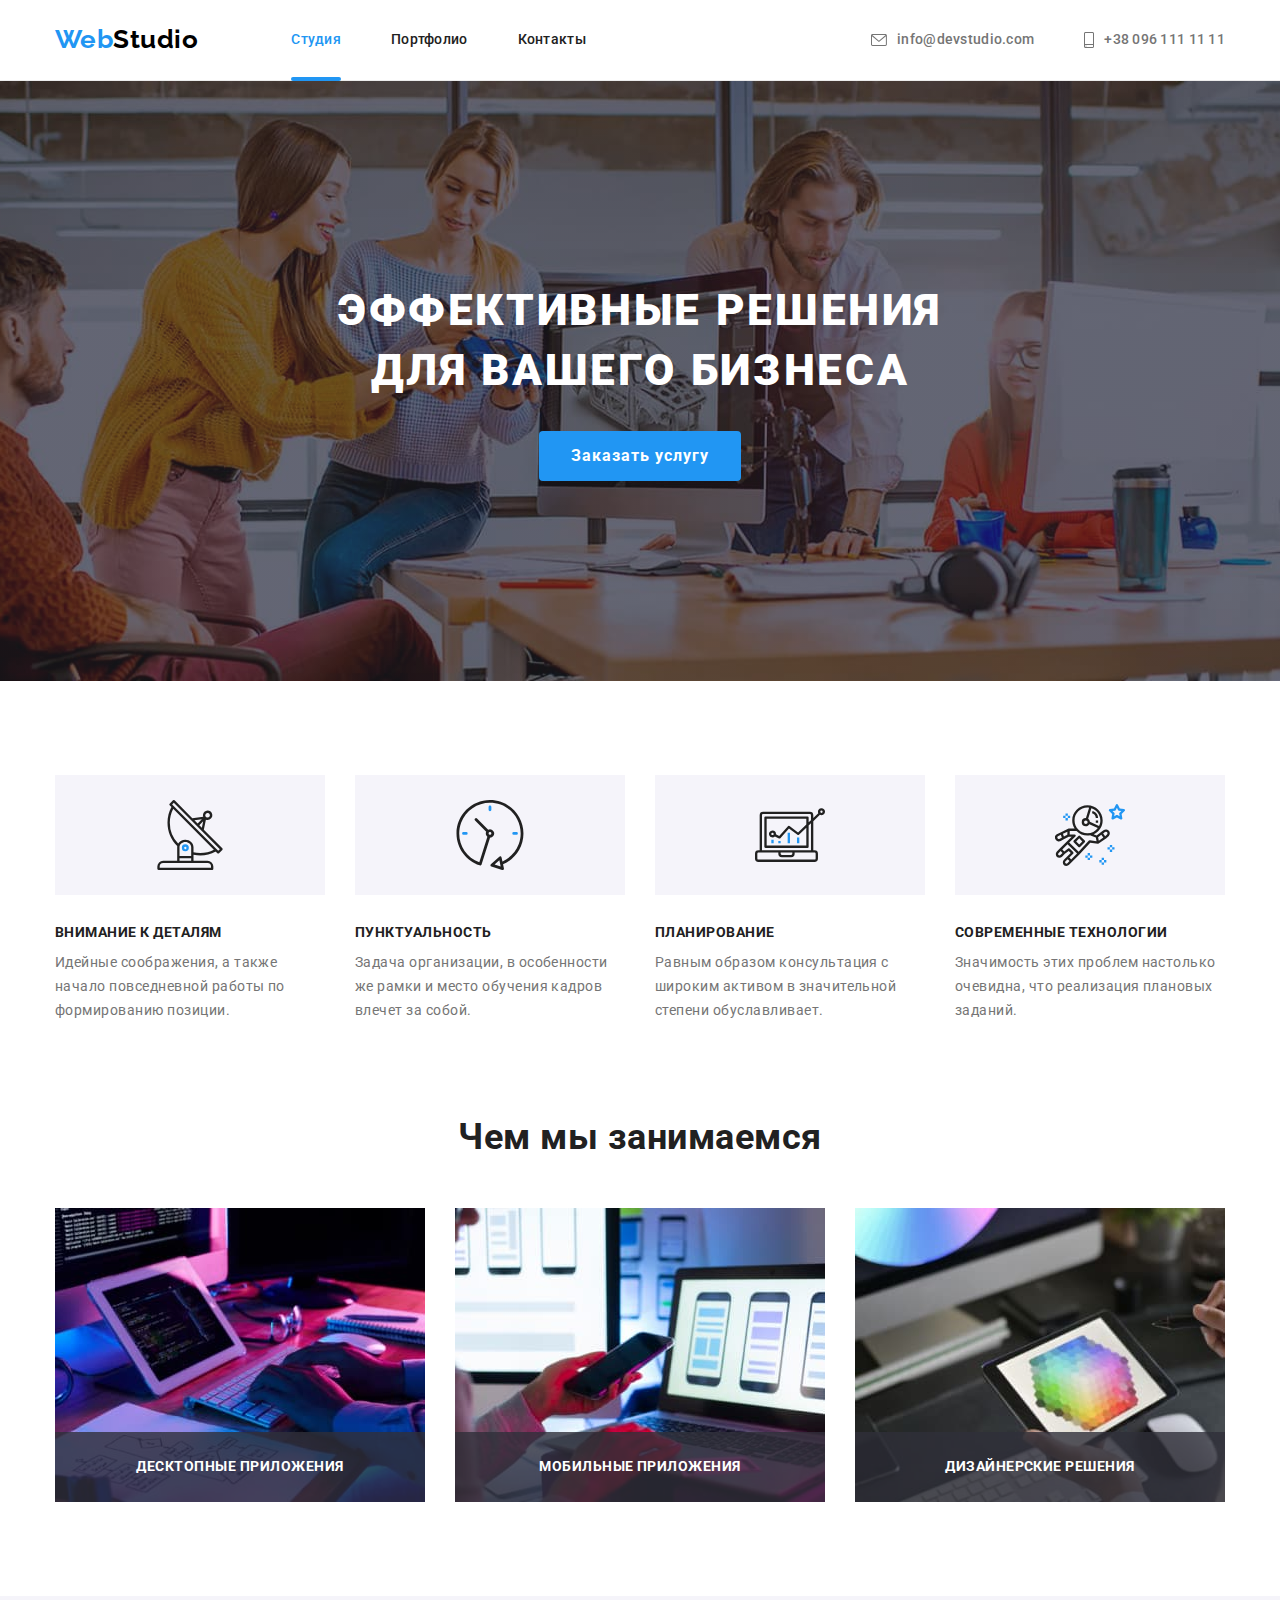
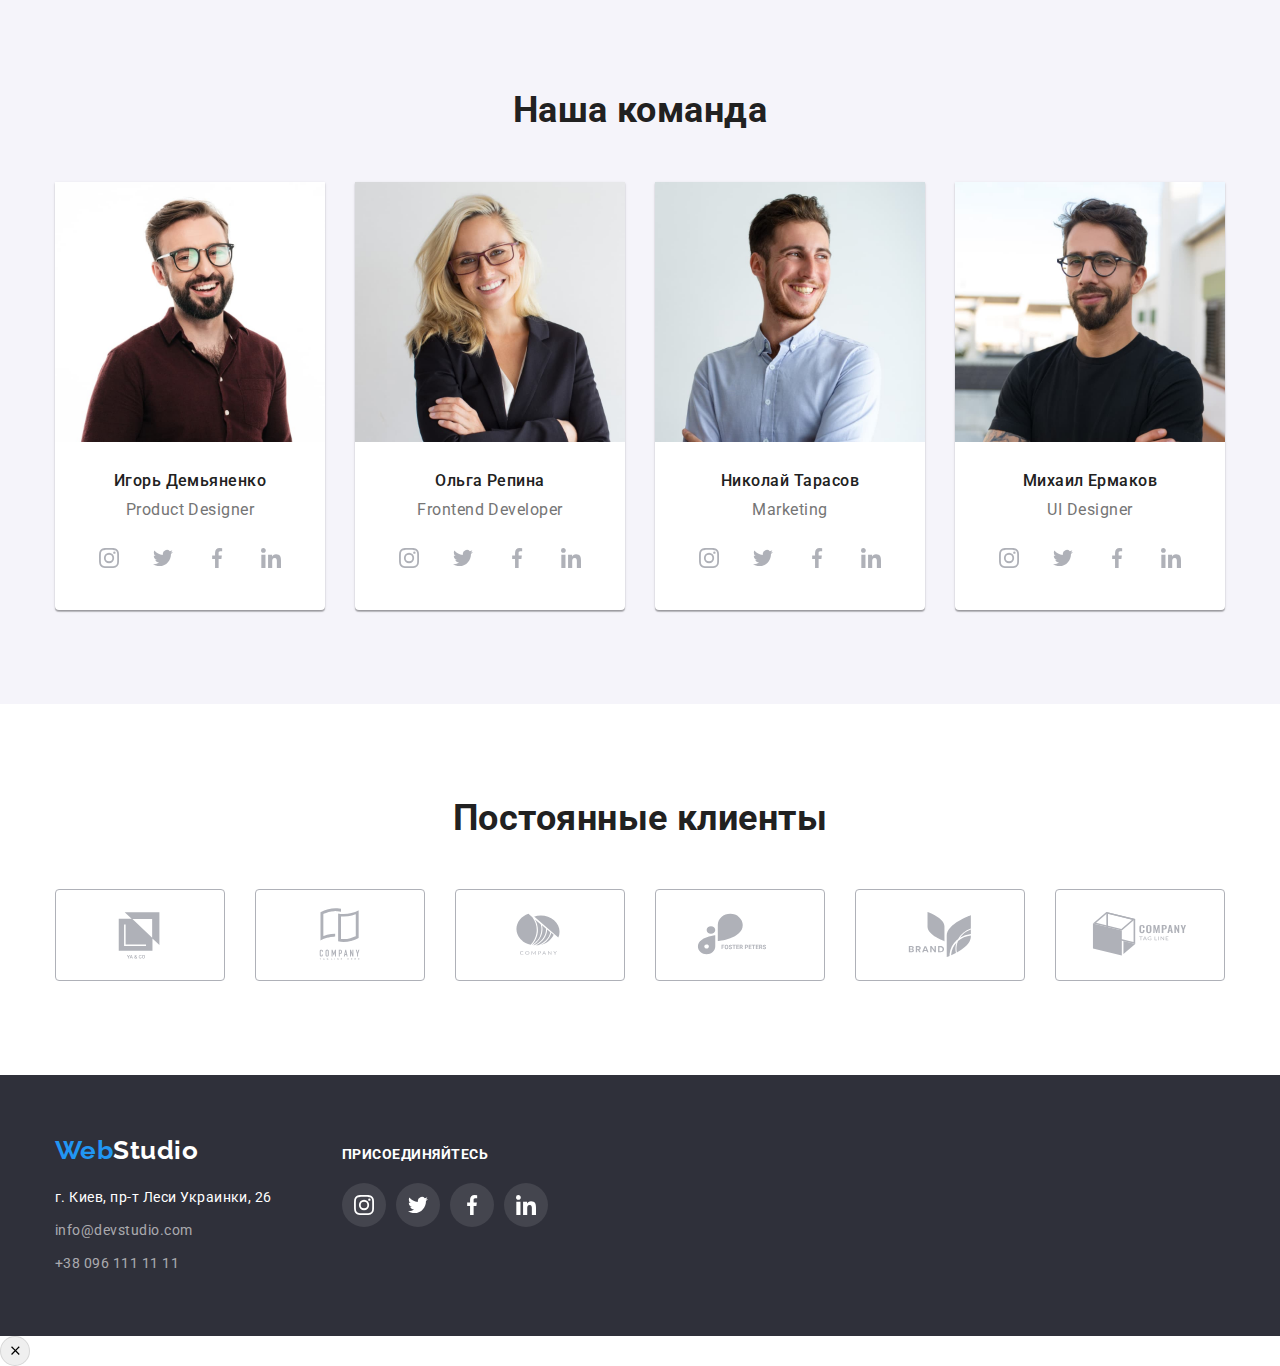
==== commit f597accf: "section service" ====
--- a/index.html
+++ b/index.html
@@ -96,12 +96,21 @@
                 <ul class="list service-list">
                     <li class="service-item">
                         <img src="./images/img1.jpg" alt="верстка" width="370">
+                        <div class="service-label">
+                            <p class="service-txt">Десктопные приложения</p>
+                        </div>
                     </li>
                     <li class="service-item">
                         <img src="./images/img2.jpg" alt="мобильное приложение" width="370">
+                        <div class="service-label">
+                            <p class="service-txt">Мобильные приложения</p>
+                        </div>
                     </li>
                     <li class="service-item" >
                         <img src="./images/img3.jpg" alt="графический дизайн" width="370"> 
+                        <div class="service-label">
+                            <p class="service-txt">Дизайнерские решения</p>
+                        </div>
                     </li>
                 </ul>
             </div>
@@ -367,7 +376,7 @@
     
     <div class="backdrop is-hidden" data-modal>
         <div class="modal">
-            <button class="modal-btn-close" data-modal-close>
+            <button class="modal-btn-close" data-modal-close type="button">
                 <svg class="icon-modal-close" width="14" height="14">
                     <use href="./images/icons.svg#icon-close-back"></use>
                 </svg>
--- a/css/styles.css
+++ b/css/styles.css
@@ -52,8 +52,7 @@
     /* outline: 2px solid #2196f3;*/
 }
 
-.btn,
-.hero-btn {
+.btn, .hero-btn, .modal-btn-close {
     cursor: pointer;
 }
 
@@ -292,6 +291,30 @@
 .service-item:not(:last-child) {
     margin-right: 30px;
 }
+.service-item {
+    position: relative;
+    flex-basis: calc((100% - 60px)/3);
+}
+.service-label {
+    position: absolute;
+    bottom: 0;
+    height: 70px;
+    width: 100%;
+    background-color: rgba(47, 48, 58, 0.8);
+    display: flex;
+    align-items: center;
+    justify-content: center;
+}
+.service-txt {
+   font-weight: 700;
+   font-size: 14px;
+   line-height: 1.14;
+   text-align: center;
+
+   text-transform: uppercase;
+
+   color: var(--primary-white-color);
+}
 
 .team {
     background-color: var(--third-background-color);
@@ -522,13 +545,13 @@
     fill: var(--primary-white-color);
 }
 
-.backdrop
+/*.backdrop
 .modal
 .is-hidden {
     visibility: ;
     opacity: ;
     pointer-events: ;
-}
+}*/
 
 .modal-btn-close {
     display: flex;
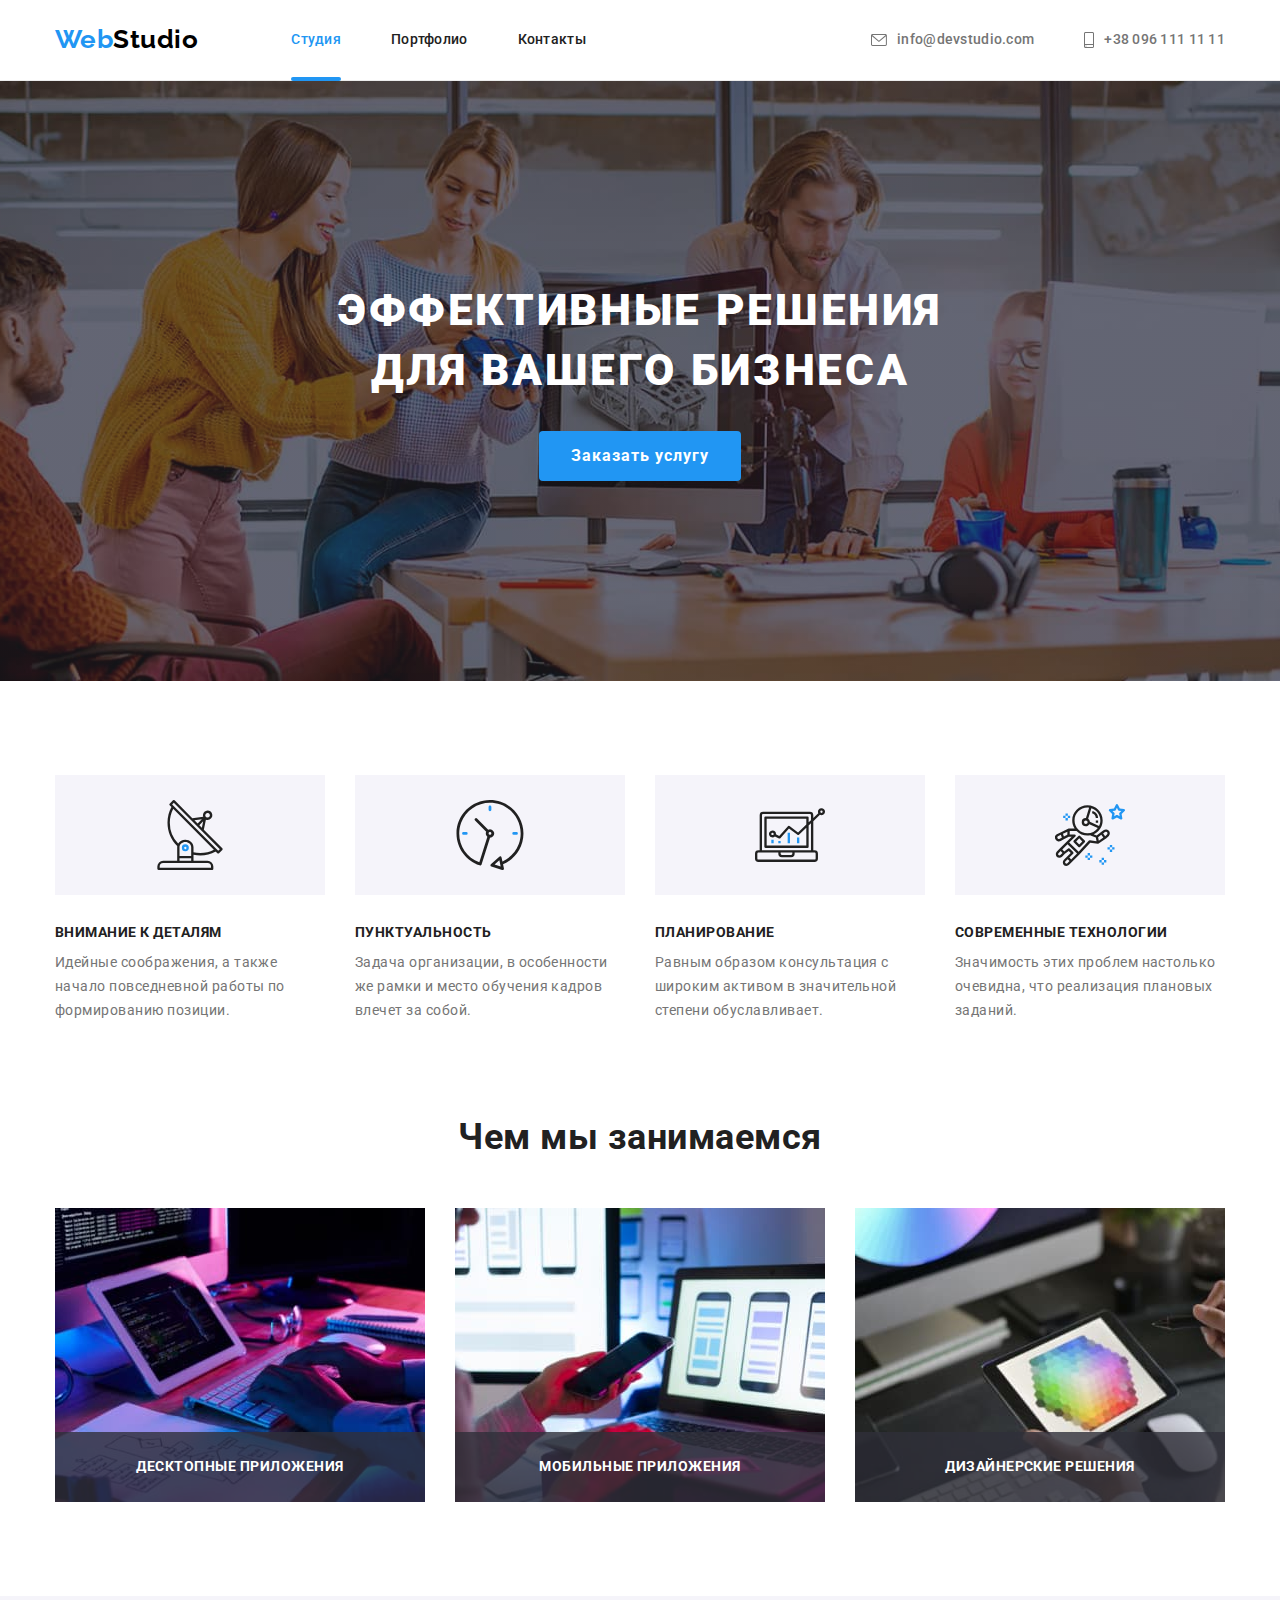
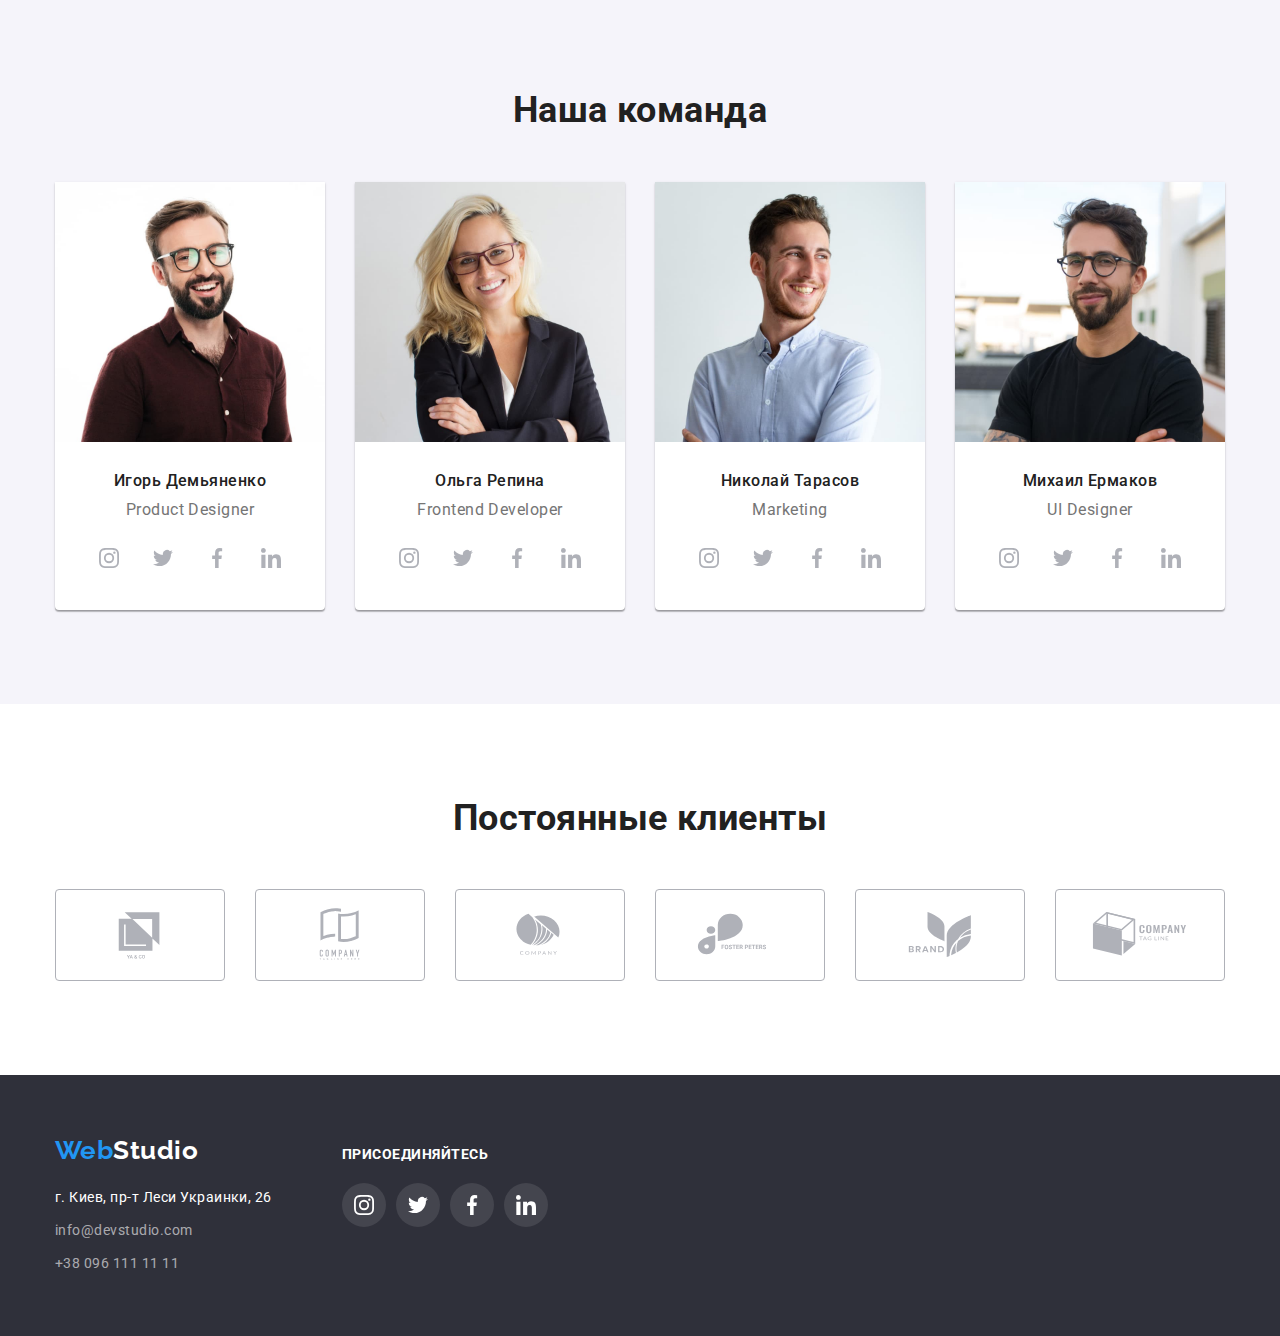
==== commit 9450bdcd: "last fixes" ====
--- a/index.html
+++ b/index.html
@@ -15,22 +15,22 @@
             <nav class="nav">
                 <a class="link-logo link" href="./index.html" lang="en"><span class="logo">Web</span>Studio</a>
                 <ul class="nav-page list">
-                    <li class="item"><a href="./index.html" class="link current" target="_self">Студия</a></li>
-                    <li class="item"><a href="./portfolio.html" class="link" target="_self">Портфолио</a></li>
-                    <li class="item"><a href="#contacts" class="link" target="_self">Контакты</a></li>
+                    <li class="item"><a href="./index.html" class="link link-nav current" target="_self">Студия</a></li>
+                    <li class="item"><a href="./portfolio.html" class="link link-nav" target="_self">Портфолио</a></li>
+                    <li class="item"><a href="#contacts" class="link link-nav" target="_self">Контакты</a></li>
                 </ul>
             </nav>
             <ul class="list contact-header">
                 <li class="item">
                     <a class="contact link mail" href="mailto:info@devstudio.com">
-                        <svg class="header-icon" width="16" height="12">
+                        <svg class="contact-icon" width="16" height="12">
                             <use href="./images/icons.svg#icon-envelope"></use>
                         </svg> 
                         info@devstudio.com</a>
                 </li>
                 <li class="item">
                     <a class="contact link tel" href="tel:+380961111111">
-                        <svg class="header-icon" width="10" height="16">
+                        <svg class="contact-icon" width="10" height="16">
                             <use href="./images/icons.svg#icon-smartphone"></use>
                         </svg>
                         +38 096 111 11 11</a>
--- a/css/styles.css
+++ b/css/styles.css
@@ -11,6 +11,7 @@
     --poster-border-color: #EEEEEE;
     --header-border-color: #ECECEC;
     --main-icon-fill-color: #AFB1B8;
+    --timing-function: cubic-bezier(0.4, 0, 0.2, 1);
 }
 
 body {
@@ -81,7 +82,7 @@
     color: var(--accent-color);
 }
     
-.item .link {
+.link-nav {
     display: block;
     padding-top: 32px;
     padding-bottom: 32px;
@@ -90,22 +91,24 @@
     font-size: 14px;
     line-height: 1.14;
     letter-spacing: 0.02em;
+
+    transition: color 250ms var(--timing-function);
 }
 
 .nav-page .item:not(:last-child) {
     margin-right: 50px;
 }
 
-.nav-page .link:hover,
-.nav-page .link:focus,
-.nav-page .link.current {
+.link-nav:hover,
+.link-nav:focus,
+.link-nav.current {
     color: var(--accent-color);
 }
 
-.item .link.current {
+.link-nav.current {
     position: relative;
 }
-.item .link.current::after {
+.link-nav.current::after {
     content: " ";
     display: inline-block;
     position: absolute;
@@ -124,27 +127,31 @@
    align-items: center;
 }
 
-.contact.link.tel,
-.contact.link.mail {
-    display: flex;
-    align-items: center;
-}
-
-.contact-header .item + .item {
-    margin-left: 50px;
-}
-
-.contact.link {
+.link.tel,
+.link.mail {
+    display: flex;
+    align-items: center;
+    padding-top: 32px;
+    padding-bottom: 32px;
     color: var(--primary-text-color);
     font-style: normal;
     font-weight: 500;
     font-size: 14px;
     line-height: 1.14;
     letter-spacing: 0.02em;
-}
- .header-icon {
+
+    transition: color 250ms var(--timing-function);
+}
+
+.contact-header .item + .item {
+    margin-left: 50px;
+}
+
+ .contact-icon {
     margin-right: 10px;
-     fill: currentColor;
+    fill: currentColor;
+
+    transition: fill 250ms var(--timing-function);
  }
 
 .contact:hover,
@@ -158,17 +165,17 @@
 }
 
 .hero {
-    background: var(--second-background-color);
-    background-image: linear-gradient(to right, rgba(47, 48, 58, 0.4), rgba(47, 48, 58, 0.4)) , url(../images/bgi-hero.jpg);
-    text-align: center;
     padding-top: 200px;
     padding-bottom: 200px;
-    background-size: cover;
-    background-repeat: no-repeat;
-    background-position: center;
     margin-right: auto;
     margin-left: auto;
     max-width: 1600px;
+    text-align: center;
+    background: var(--second-background-color);
+    background-image: linear-gradient(to right, rgba(47, 48, 58, 0.4), rgba(47, 48, 58, 0.4)) , url(../images/bgi-hero.jpg);
+    background-size: cover;
+    background-repeat: no-repeat;
+    background-position: center; 
 }
 
 .hero-title {
@@ -184,19 +191,21 @@
 }
 
 .hero-btn {
-    color: var(--primary-white-color);
-    background-color: var(--accent-color);  
-    font-family: inherit;
-    font-weight: 700;
-    font-size: 16px;
-    line-height: 1.88;
     display: inline-block;
-    letter-spacing: 0.06em;
-
     border-radius: 4px;
     padding: 10px 32px;
     border: none;
     margin-bottom: 0;
+
+    color: var(--primary-white-color);
+    background-color: var(--accent-color);  
+    font-family: inherit;
+    font-weight: 700;
+    font-size: 16px;
+    line-height: 1.88;
+    letter-spacing: 0.06em;
+
+    transition: background-color 250ms var(--timing-function);
 }
 
 .hero-btn:hover,
@@ -274,7 +283,6 @@
 .text {
     font-size: 14px;
     line-height: 1.71;
-    
 }
 
 .service-title {
@@ -322,7 +330,6 @@
 .team-photo-txt {
     padding-top: 30px;
     padding-bottom: 30px;
-
 }
 
 .team-title {
@@ -367,7 +374,6 @@
     display: flex;
     justify-content: center;
 }
-    
 
 .team-contact-item {
     width: 44px;
@@ -384,26 +390,30 @@
     margin-right: 0;
 }
 
+.link.social-team {
+    display: flex;
+    justify-content: center;
+    align-items: center;
+    border-radius: 50%;
+    width: 100%;
+    height: 100%;
+    
+    transition: background-color 250ms var(--timing-function);
+}
+
 .link.social-team:hover,
 .link.link.social-team:focus {
     background-color: var(--accent-color);
 }
 
+.icon-social {
+    fill: var(--main-icon-fill-color);
+    transition: fill 250ms var(--timing-function);
+}
+
 .link.social-team:hover .icon-social ,
 .link.link.social-team:focus .icon-social{
     fill: var(--primary-white-color);
-}
-
-.link.social-team {
-    width: 100%;
-    height: 100%;
-    display: flex;
-    justify-content: center;
-    align-items: center;
-    border-radius: 50%;
-}
-.icon-social {
-    fill: var(--main-icon-fill-color);
 }
 
 .clients-title {
@@ -432,23 +442,25 @@
 
 .link.client {
     display: flex;
+    justify-content: center;
+    align-items: center;
+    border: 1px solid;
+    border-radius: 4px; 
     width: 170px;
     height: 92px;
-    justify-content: center;
-    align-items: center;
-    border: 1px solid var(--main-icon-fill-color);
-    border-radius: 4px; 
-
+    
     color: var(--main-icon-fill-color); 
+    transition: color 250ms var(--timing-function);
 }
 
 .client-icon {
     fill: currentColor;
+    transition: fill 250ms var(--timing-function);
 }
 
 .link.client:hover,
 .link.client:focus {
-    border: 1px solid var(--accent-color);
+    color:  var(--accent-color);
 }
 
 .link.client:hover .client-icon,
@@ -483,6 +495,8 @@
     color: var(--primary-white-color);
     font-size: 14px;
     line-height: 1.71;
+
+    transition: color 250ms var(--timing-function);
 }
 .link-contact {
     color: rgba(255, 255, 255, 0.6);
@@ -490,6 +504,7 @@
     font-size: 14px;
     line-height: 1.71;
 
+    transition: color 250ms var(--timing-function);
 }
 .footer-list:not(:last-child) {
     margin-bottom: 9px;
@@ -527,13 +542,16 @@
 }
 
 .social-footer-link {
+    display: flex;
+    justify-content: center;
+    align-items: center;
+    border-radius: 50%;
     width: 44px;
     height: 44px;
     background: rgba(255, 255, 255, 0.1);
-    display: flex;
-    justify-content: center;
-    align-items: center;
-    border-radius: 50%;
+
+    transition: background 250ms var(--timing-function);
+   
 }
 
 .social-footer-link:hover ,
@@ -545,15 +563,45 @@
     fill: var(--primary-white-color);
 }
 
-/*.backdrop
-.modal
-.is-hidden {
-    visibility: ;
-    opacity: ;
-    pointer-events: ;
-}*/
+.backdrop {
+    position: fixed;
+    top: 0;
+    left: 0;
+    width: 100%;
+    height: 100%;
+
+    background-color: rgba(0, 0, 0, 0.2);
+
+    opacity: 1;
+    transition: opacity 250ms var(--timing-function);
+}
+.modal {
+    position: absolute;
+    top: 50%;
+    left: 50%;
+    transform: translate(-50%, -50%) scale(1);
+    width: 528px;
+    height: 581px;
+    transition: transform 250ms var(--timing-function), box-shadow 250ms var(--timing-function);
+
+    background-color: var(--primary-background-color);
+    box-shadow: 0px 1px 3px rgba(0, 0, 0, 0.12), 0px 1px 1px rgba(0, 0, 0, 0.14), 0px 2px 1px rgba(0, 0, 0, 0.2);
+    border-radius: 4px; 
+}
+
+.backdrop.is-hidden {
+    /*visibility: ;*/
+    opacity: 0;
+    pointer-events: none;
+}
+.backdrop.is-hidden .modal {
+    transform: translate(-50%, -50%) scale(0.5);
+}
 
 .modal-btn-close {
+    position: absolute;
+    top: 8px;
+    right: 8px;
     display: flex;
     justify-content: center;
     align-items: center;
@@ -562,6 +610,7 @@
     height: 30px;
     border-radius: 50%;
     border: 1px solid rgba(0, 0, 0, 0.1);
+    background-color: var(--primary-background-color);
 }
 .icon-modal-close {
     fill: #000000;
@@ -576,22 +625,24 @@
     justify-content: center;
     margin-bottom: 50px;
 }
+.filter-item:not(:last-child) {
+    margin-right: 8px;
+}
+
 .btn {
-    display: inline-block;
+    display: inline-block; 
+    text-align: center;
+    border-radius: 4px;
+    padding: 6px 22px;
+    border: none;
+
     background-color: var(--third-background-color);
     color: var(--title-text-color);
     font-family: inherit;
     font-weight: 500;
     font-size: 16px;
     line-height: 1.62;
-    text-align: center;
-    border-radius: 4px;
-    padding: 6px 22px;
-    border: none;
-}
-
-.filter-item:not(:last-child) {
-    margin-right: 8px;
+    transition: background-color 250ms var(--timing-function), color 250ms var(--timing-function), box-shadow 250ms var(--timing-function);
 }
 
 .btn:hover,
@@ -614,6 +665,7 @@
 
 .project-link {
     display: block;
+    transition: box-shadow 250ms var(--timing-function);
 }
 .project-link:hover,
 .project-link:focus {
@@ -625,6 +677,31 @@
 }
 .project-poster:nth-last-child(-n + 3) {
     margin-bottom: 0;
+}
+.poster-image {
+    position: relative;
+    overflow: hidden;
+}
+
+.poster-hover-overlay {
+    position: absolute;
+    width: 100%;
+    height: 100%;
+    padding: 63px 24px;
+
+    font-size: 18px;
+    line-height: 1.56;
+    color: var(--primary-white-color);
+    background: rgba(33, 150, 243, 0.9);
+    opacity: 0;
+
+    transition: transform 250ms var(--timing-function), opacity 250ms var(--timing-function); 
+}
+
+.project-link:hover .poster-hover-overlay,
+.project-link:focus .poster-hover-overlay {
+    transform: translateY(-100%);
+    opacity: 1;
 }
 
 .project-title {
